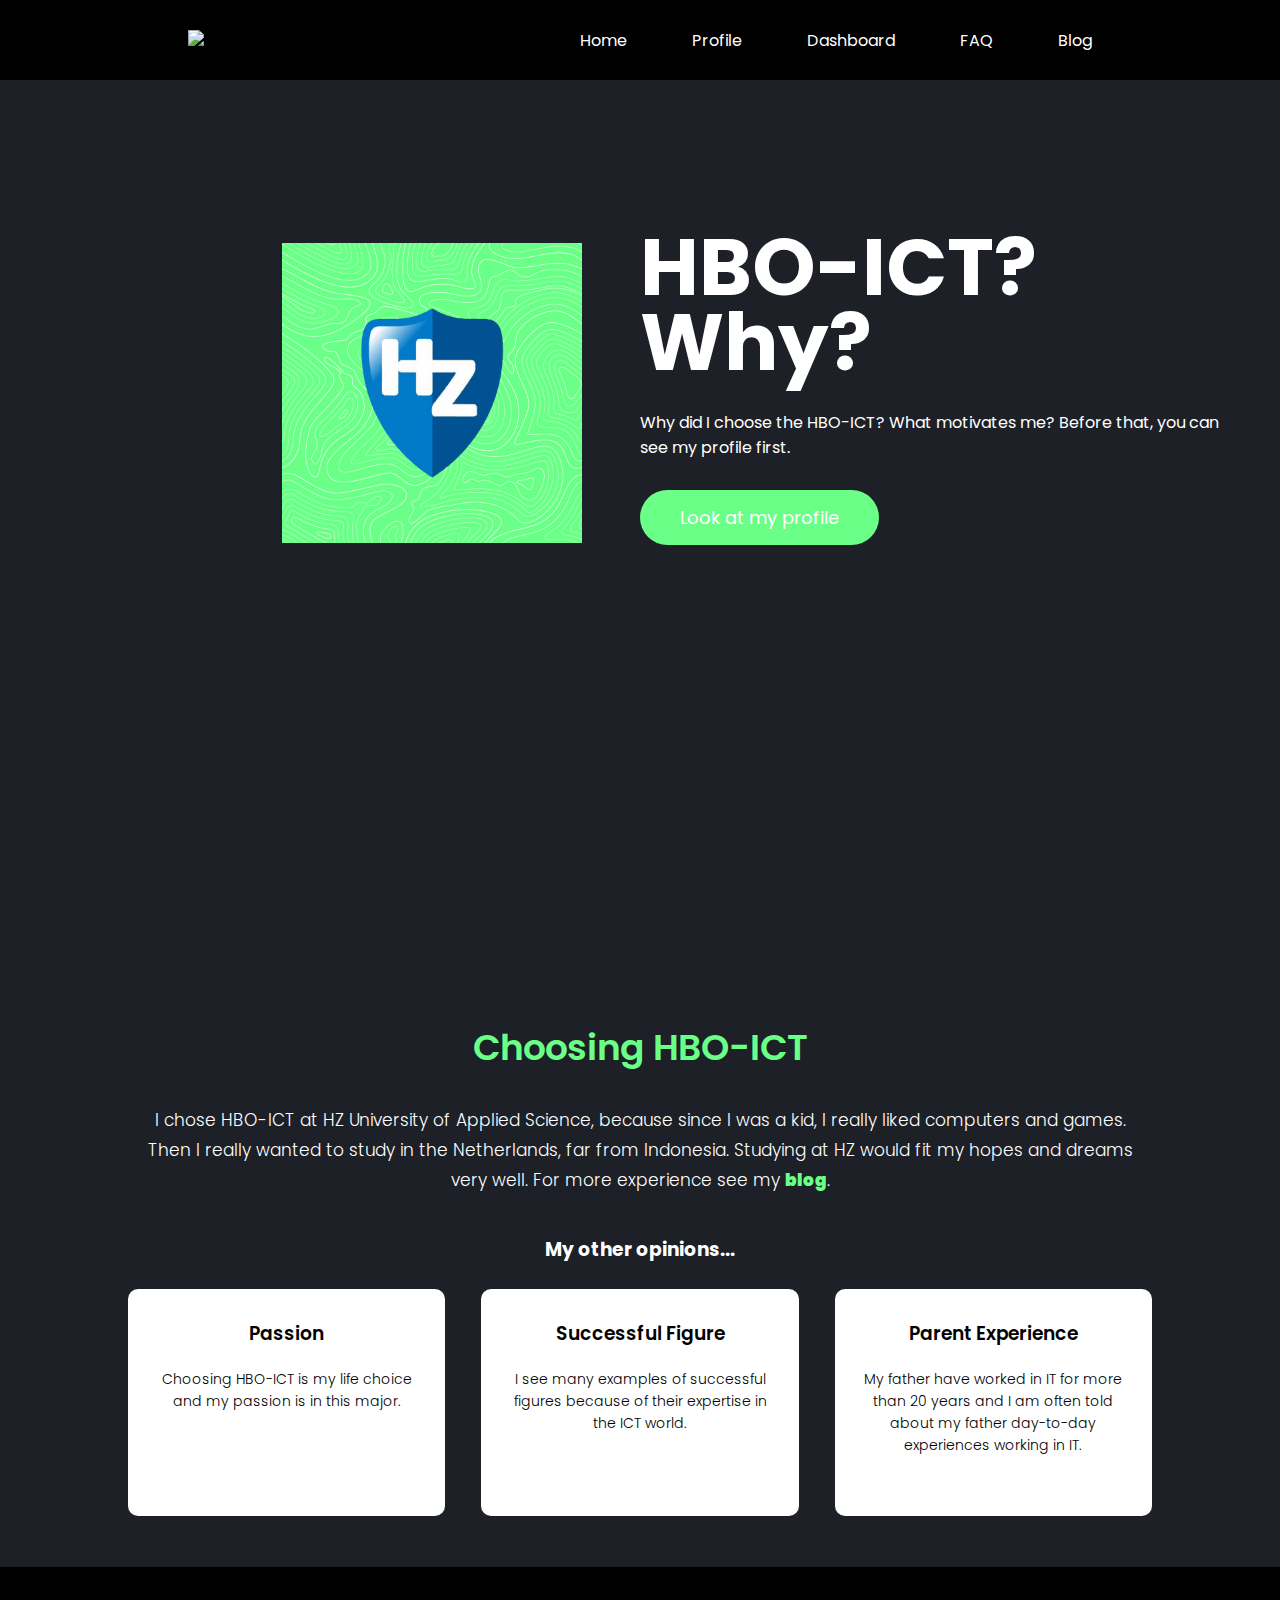
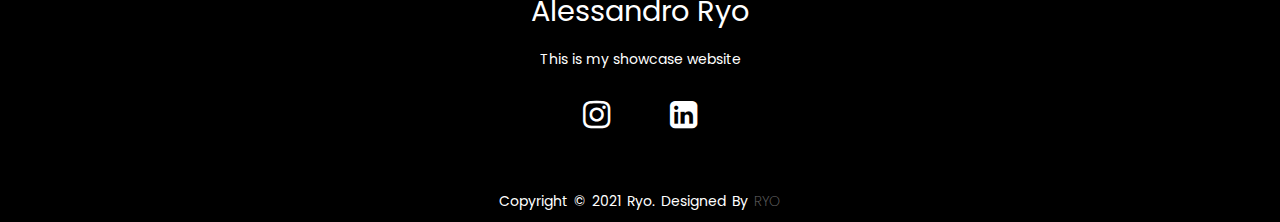
==== index.html @ 199ebd37 "update" ====
<!DOCTYPE html>
<html lang="en">
<head>
    <meta charset="UTF-8">
    <meta http-equiv="X-UA-Compatible" content="IE=edge">
    <meta name="viewport" content="width=device-width, initial-scale=1.0">
    <title>Home | Alessandro Ryo</title>
    <link rel="stylesheet" href="css/style.css">
    <link rel="preconnect" href="https://fonts.googleapis.com">
    <link rel="preconnect" href="https://fonts.gstatic.com">
    <link rel="stylesheet" href="https://fonts.googleapis.com/css2?family=Montserrat:wght@300&family=Poppins:wght@400;700&family=Roboto:wght@500&display=swap">
    <link rel="stylesheet" href="https://cdnjs.cloudflare.com/ajax/libs/font-awesome/4.7.0/css/font-awesome.min.css" />
    <script src="https://kit.fontawesome.com/42c532e274.js"></script>
</head>
<body>
    <nav>
        <figure class="main-logo">
            <img src="resources/main-logo.png">
        </figure>
        <ul>
            <li><a href="index.html">Home</a></li>
            <li><a href="profile.html">Profile</a></li>
            <li><a href="dashboard.html">Dashboard</a></li>
            <li><a href="faq.html">FAQ</a></li>
            <li><a href="blog.html">Blog</a></li>
        </ul>
        <div class="menu-toggle">
          <input type="checkbox">
            <span></span>
            <span></span>
            <span></span>
        </div>
    </nav>
    <header class="index-header">
            <div class="index-main-text-container">
                <h1>HBO-ICT?<br>Why?</h1>
                <p>Why did I choose the HBO-ICT? What motivates me?
                Before that, you can see my profile first.</p>
                <a href="profile.html">Look at my profile</a>
            </div>
            <div> 
                <img src="resources/home-image-1.png" class="index-main-image-container">
            </div>
    </header>
    <main>
        <section class="index">
            <h1>Choosing HBO-ICT</h1>
            <article class="index-text">
                <p>I chose HBO-ICT at HZ University of Applied Science,
                because since I was a kid, I really liked computers and games.
                Then I really wanted to study in the Netherlands, far from Indonesia.
                Studying at HZ would fit my hopes and dreams very well.
                For more experience see my <a href="blog.html">blog</a>.</p>
                <h3>My other opinions...</h3>
            </article>
            <article class="index-row">
                <article class="index-col">
                    <h3>Passion</h3>
                    <p>Choosing HBO-ICT is my life choice and my passion is in this major.</p>
                </article>
                <article class="index-col">
                    <h3>Successful Figure</h3>
                    <p>I see many examples of successful figures because of their expertise in the ICT world.</p>
                </article>
                <article class="index-col">
                    <h3>Parent Experience</h3>
                    <p>My father have worked in IT for more than 20 years and I am often told about my father day-to-day experiences working in IT.</p>
                </article>
            </article>
        </section>
    </main>
    <footer>
        <article class="footer-content">
            <h3>Alessandro Ryo</h3>
            <p>This is my showcase website</p>
            <ul class="social-media">
                <li><a href="https://www.instagram.com/alessandroryo/"><i class="fa fa-instagram"></i></a></li>
                <li><a href="https://line.me/ti/p/bA4_EDgesf"><i class="fab fa-line"></i></a></li>
                <li><a href="https://www.linkedin.com/in/alessandro-ryo-877aa5173/"><i class="fa fa-linkedin-square"></i></a></li>
            </ul>
        </article>
        <article class="footer-bottom">
            <p>copyright &copy; 2021 Ryo. designed by <span>Ryo</span></p>
        </article>
    </footer>  -->
    <script src="js/script.js"></script>
    </body>
</html>
---- css/style.css ----
* {
  margin: 0;
  padding: 0;
  box-sizing: border-box;
}
body {
  font-family: 'Poppins', sans-serif;
  background: #1d2026;
  color: white;
}
/* Navigation Bar */
nav {
  display: flex;
  background-color: black;
  justify-content: space-around;
  height: 80px;
  align-items: center;
  color: white;
  z-index: 3;
}
nav .main-logo img{
  width: 250px;
}
nav ul {
  display: flex;
  list-style: none;
  width: 40%;
  justify-content: space-between;
}
nav ul li a {
  color: white;
  text-decoration: none;
  font-size: 1em;
}
nav ul li a:hover {
  color: rgb(106, 255, 135);
}
.menu-toggle {
  display: none;
  flex-direction: column;
  height: 20px;
  justify-content: space-between;
  position: relative;
}
.menu-toggle input {
  position: absolute;
  width: 44px;
  height: 28px;
  left: -12px;
  top: -7px;
  opacity: 0;
  cursor: pointer;
  z-index: 1;
}
.menu-toggle span {
  display: block;
  width: 28px;
  height: 3px;
  background-color: white;
  border-radius: 3px;
  transition: all 0.5s;
}
.menu-toggle span:nth-child(2) {
  transform-origin: 0 0;
}
.menu-toggle span:nth-child(4) {
  transform-origin: 0 100%;
}
.menu-toggle input:checked ~ span:nth-child(2){
  transform: rotate(45deg) translate(-1px, -1px);
}
.menu-toggle input:checked ~ span:nth-child(4){
  transform: rotate(-45deg) translate(-1px, 0);
}
.menu-toggle input:checked ~ span:nth-child(3){
  opacity: 0;
  transform: scale(0);
}
@media screen and (max-width: 768px){
  nav ul {
      width: 50%;
  }
}
@media screen and (max-width: 576px) {
  body {
    max-width: 576px;
    overflow-x: hidden;
  }
  .menu-toggle {
    display: flex;
  }
  nav ul {
      position: absolute;
      right: 0;
      top: 80px;
      height: 100vh;
      flex-direction: column;
      background-color:black;
      align-items: center;
      justify-content: space-evenly;
      z-index: 1;
      width: 80%;
      transition: all 1s;
      opacity: 0;
  }
  nav ul.slide {
    opacity: 1;
  }
}
footer {
  position: absolute;
  background: black;
  height: auto;
  width: 100%;
  padding-top: 20px;
  color: white;
  margin-bottom: 0;
  left: 0;
  right: 0;
}
.footer-content {
  display: flex;
  align-items: center;
  justify-content: center;
  flex-direction: column;
  text-align: center;
}
.footer-content h3 {
  font-size: 1.8rem;
  font-weight: 400;
  text-transform: capitalize;
  line-height: 3rem;
}
.footer-content p {
  max-width: 500px;
  margin: 10px auto;
  line-height: 28px;
  font-size: 14px;
}
.social-media {
  list-style: none;
  display: flex;
  align-items: center;
  justify-content: center;
  margin: 1rem 0 3rem 0;
}
.social-media li {
  margin: 0 15px;
}
.social-media a {
  text-decoration: none;
  color: white;
}
.social-media a i {
  font-size: 2rem;
  transition: color .4s ease;
}
.social-media a:hover i {
  color: rgb(106, 255, 135);
}
.footer-bottom {
  background: black;
  width: 100%;
  padding: 10px 0px;
  text-align: center;
}
.footer-bottom p {
  font-size: 14px;
  word-spacing: 2px;
  text-transform: capitalize;
}
.footer-bottom span {
  text-transform: uppercase;
  opacity: 0.4;
  font-weight: 200;
}
/* Index Main Text */
.index-header {
  min-height: 100vh;
  width: 100%;
  background-image: url('../resources/home-image.jpg');
  background-position: center;
  background-size: cover;
  position: relative;
}
.index-main-text-container {
  max-width: 600px;
  margin-left: 50%;
}
.index-main-text-container h1 {
  font-size: 80px;
  font-weight: bold;
  font-family: 'Poppins', sans-serif;
  line-height: 75px;
  padding-top: 25%;
}
.index-main-text-container p {
  margin-top: 30px;
}
.index-main-text-container a {
  text-decoration: none;
  background: rgb(106, 255, 135);
  padding: 14px 40px;
  display: inline-block;
  color: white;
  font-size: 18px;
  margin-top: 30px;
  border-radius: 30px;
  transition: 0.3s;
}
.index-main-text-container a:hover {
  background: rgb(21, 122, 41);
}
.index-main-image-container {
  position: absolute;
  left: 22%;
  width: 300px;
  margin-top: -302px;
}
.index {
  width: 80%;
  margin: auto;
  text-align: center;
  padding-top: 40px;
}
.index h1 {
  font-size: 36px;
  font-weight: 600;
  color:rgb(106, 255, 135);
  margin-bottom: 20px;
}
.index p {
  font-size: 14px;
  font-weight: 300;
  line-height: 22px;
  padding: 10px;
  margin-bottom: 30px;
}
.index p a {
  text-decoration: none;
  font-weight: 1000;
  color: rgb(106, 255, 135);
}
.index-text p {
  font-size: 17px;
  font-weight: 300;
  line-height: 30px;
  padding: 10px;
  margin-bottom: 30px;
  text-align: center;
}
.index p a:hover {
  text-decoration: none;
  color: rgb(21, 122, 41);
}
.index-row {
  margin-top: 5px;
  display: flex;
  justify-content: space-between;
}
.index-col {
  flex-basis: 31%;
  background: white;
  border-radius: 10px;
  margin-bottom: 5%;
  padding: 20px 12px;
  box-sizing: border-box;
  color: black;
  transition: 0.5s;
  margin-top: 20px;
}
.index-col h3 {
  text-align: center;
  font-weight: 600;
  margin: 10px 0;
}
@media screen and (max-width: 768px) {
}
@media screen and (max-width: 576px) {
  .index-main-text-container {
    max-width: 576px;
    margin-left: 5%;
  }
  .index-main-image-container {
    position: absolute;
    left: 5%;
    width: 235px;
    margin-top: 20px;
  }
  .index-row {
    margin-top: 5px;
    display: flex;
    justify-content: space-between;
    flex-direction: column;
  }
}
/* Profile */
.profile-header {
    min-height: 100vh;
    width: 100%;
    background-color: white;
    background-position: center;
    background-size: cover;
    position: relative;
    background-image: url(../resources/profile-picture-full.png);
}
.profile-main-text-container {
    max-width: 200px;
    margin-left: 15%;
    padding-top: 8%;
    position: relative;
    color: black;
}
.profile-main-text-container h1 {
    font-size: 50px;
    font-weight: bold;
    font-family: 'Poppins', sans-serif;
    line-height: 50px;
    word-wrap:normal;
}
.profile-main-text-container h2 {
    margin-bottom: 30px;
    font-weight: 300;
    margin-top: -10px;
    margin-left: 10px;
    line-height: 50px;
}
.profile-main-image-container {
    position: absolute;
    left: 50%;
    width: 500px;
    padding-top: 8%;
}
.profile-data p {
    margin-top: 0%;
    margin-bottom: 20px;
    margin-left: 10px;
    line-height: 20px;
}
.profile {
  width: 80%;
  margin: auto;
  text-align: center;
  padding-top: 40px;
}
.profile h1 {
  font-size: 36px;
  font-weight: 600;
  color:rgb(106, 255, 135);
  margin-bottom: 20px;
}
.profile p {
  font-size: 14px;
  font-weight: 300;
  line-height: 22px;
  padding: 10px;
  margin-bottom: 30px;
}
.profile-text p {
  font-size: 18px;
  font-weight: 300;
  line-height: 30px;
  padding: 10px;
  margin-bottom: 30px;
  text-align: center;
}
.profile p a {
  text-decoration: none;
  font-weight: 1000;
  color: rgb(106, 255, 135);
}
.profile p a:hover {
  text-decoration: none;
  color: rgb(21, 122, 41);
}
.profile-row {
  margin-top: 5px;
  display: flex;
  justify-content: space-between;
}
.profile-col {
  flex-basis: 31%;
  background: white;
  border-radius: 10px;
  margin-bottom: 5%;
  padding: 20px 12px;
  box-sizing: border-box;
  color: black;
  transition: 0.5s;
  margin-top: 20px;
}
.profile-col h3 {
  text-align: center;
  font-weight: 600;
  margin: 10px 0;
}
@media screen and (max-width: 768px) {
  .profile-main-image-container {
    position: absolute;
    left: 50%;
    width: 300px;
    padding-top: 20%;
}
}
@media screen and (max-width: 576px) {
  .profile-main-image-container {
    position: absolute;
    left: 50%;
    width: 180px;
    margin-top: 15%;
  }
  .profile-main-text-container {
    max-width: 200px;
    margin-left: 10%;
    padding-top: 8%;
    position: relative;
    color: black;
  }
  .profile-row {
    margin-top: 5px;
    display: flex;
    justify-content: space-between;
    flex-direction: column;
  }
}
/* Profile Education */
.edu-container {
    width: 100%;
    display: flex;
    align-items: center;
    justify-content: center;
}
.edu-timeline {
    width: 80%;
    height: auto;
    max-width: 600px;
    margin: 0 auto;
    position: relative;
    margin-bottom: 50px;
}
.edu-timeline ul {
    list-style: none;
}
.edu-timeline ul li {
    padding: 20px;
    background-color: white;
    border-radius: 10px;
    margin-bottom: 20px;
}
.edu-timeline ul li:last-child {
    margin-bottom: 0px;
}
.edu-timeline-content h1 {
    font-size: 25px;
    font-weight: bold;
    line-height: 30px;
    margin-bottom: 4px;
    color: black;
}
.edu-timeline-content p {
    font-size: 16px;
    font-weight: 500;
    line-height: 30px;
    margin-bottom: 0;
    color: black;
}
.edu-timeline-content .edu-date {
    font-size: 15px;
    font-weight: 300;
    margin-bottom: 10px;
    letter-spacing: 2px;
    font-family: 'Poppins', sans-serif;
    color: rgb(106, 255, 135);
}
@media only screen and (min-width: 768px) {
    .edu-timeline::before {
        content: '';
        position: absolute;
        height: 100%;
        width: 2px;
        background-color: rgb(106, 255, 135);
        left: 50%;
        transform: translate(-50%);
    }
    .edu-timeline ul li {
        width: 50%;
        margin-bottom: 50px;
        position: relative;
    }
    .edu-timeline ul li:nth-child(odd) {
        float: left;
        clear: right;
        transform: translateX(-30px);
    }
    .edu-timeline ul li:nth-child(even) {
        float: right;
        clear: left;
        transform: translateX(30px);
    }
    .edu-timeline ul li::after {
        content: '';
        position: absolute;
        height: 20px;
        width: 20px;
        background-color: rgb(106, 255, 135);
        border-radius: 50%;
        top: 0;
    }
    .edu-timeline ul li:nth-child(odd)::after {
        right: -40px;
        transform: translateX(50%, -50%);
    }
    .edu-timeline ul li:nth-child(even)::after {
        left: -40px;
        transform: translateX(-50%, -50%);
    }
    .edu-timeline ul li:hover::after {
        background-color: white;
    }
    .edu-timeline-content .edu-date {
        position: absolute;
        top: -30px;
    }
}
/* Profile Organization */
.org-container {
    width: 100%;
    display: flex;
    align-items: center;
    justify-content: center;
}
.org-title h2, .edu-title h2 {
    margin-top: 20px;
    margin-bottom: 40px;
    text-align: center;
}
.org-timeline {
    width: 80%;
    height: auto;
    max-width: 600px;
    margin: 0 auto;
    position: relative;
    margin-bottom: 50px;
}
.org-timeline ul {
    list-style: none;
}
.org-timeline ul li {
    padding: 20px;
    background-color: white;
    border-radius: 10px;
    margin-bottom: 20px;
}
.org-timeline ul li:last-child {
    margin-bottom: 0px;
}
.org-timeline-content h1 {
    font-size: 25px;
    font-weight: bold;
    line-height: 30px;
    margin-bottom: 4px;
    color: black;
}
.org-timeline-content p {
    font-size: 16px;
    font-weight: 500;
    line-height: 30px;
    margin-bottom: 0;
    color: black;
}
.org-timeline-content .org-date {
    font-size: 15px;
    font-weight: 300;
    margin-bottom: 10px;
    letter-spacing: 2px;
    font-family: 'Poppins', sans-serif;
    color: rgb(106, 255, 135);
}
.org-title h4, .edu-title h4 {
    font-weight: 300;
    margin-top: 10px;
    margin-bottom: 70px;
    text-align: center;
}
@media only screen and (min-width: 768px) {
    .org-timeline::before {
        content: '';
        position: absolute;
        height: 100%;
        width: 2px;
        background-color: rgb(106, 255, 135);
        left: 50%;
        transform: translate(-50%);
    }
    .org-timeline ul li {
        width: 50%;
        margin-bottom: 50px;
        position: relative;
    }
    .org-timeline ul li:nth-child(odd) {
        float: left;
        clear: right;
        transform: translateX(-30px);
    }
    .org-timeline ul li:nth-child(even) {
        float: right;
        clear: left;
        transform: translateX(30px);
    }
    .org-timeline ul li::after {
        content: '';
        position: absolute;
        height: 20px;
        width: 20px;
        background-color: rgb(106, 255, 135);
        border-radius: 50%;
        top: 0;
    }
    .org-timeline ul li:nth-child(odd)::after {
        right: -40px;
        transform: translateX(50%, -50%);
    }
    .org-timeline ul li:nth-child(even)::after {
        left: -40px;
        transform: translateX(-50%, -50%);
    }
    .org-timeline ul li:hover::after {
        background-color: white;
    }
    .org-timeline-content .org-date {
        position: absolute;
        top: -30px;
    }
}
/* Dashboard */
.dashboard-page {
  background-image: url(../resources/study-pattern.png);
  margin-top: 0%;;
}
.study-status {
  margin-bottom: 3rem;
}
.study-status h1 {
  text-align: center;
  padding-top: 20px;
  font-size: 50px;
  margin-bottom: -30px;
}
.study-quartile h1 {
  text-align: center;
  font-size: 30px;
  color: rgb(106, 255, 135);
}
.study-cards {
  display: flex;
  flex-direction: column;
  justify-content: space-evenly;
  width: 30%;
  color: black;
  margin: auto;
}
@media screen and (max-width: 786px) {
  .study-cards {
    width: 50%;
    margin-bottom: 30px;
  }
  .study-cards-progress {
    background: rgb(106, 255, 135);
    width: 100%;
    height: auto;
    border-radius: 1rem;
    position: relative;
    overflow: hidden;
    margin-top: 5px;
  }
  .study-cards-progress::after {
    content: '';
    width: 100%;
    height: 100%;
    background-color: rgba(221, 221, 221, 0.808);
    position: absolute;
    left: 0%;
  }
  .study-cards-info {
    display: flex;
    flex-direction: column;
    justify-content: space-between;
    font-size: 60%;
    width: 100%;
  }
}
@media screen and (max-width: 576px) {
  .dashboard-page {
    background-image: url(../resources/study-pattern.png);
    margin-top: 0%;;
  }
  .study-cards {
    width: 50%;
    margin-bottom: 30px;
  }
  .study-cards-progress {
    background: rgb(106, 255, 135);
    width: 100%;
    height: auto;
    border-radius: 1rem;
    position: relative;
    overflow: hidden;
    margin-top: 5px;
  }
  .study-cards-progress::after {
    content: '';
    width: 100%;
    height: 100%;
    background-color: rgba(221, 221, 221, 0.808);
    position: absolute;
    left: 0%;
  }
  .study-cards-info {
    display: flex;
    flex-direction: column;
    justify-content: space-between;
    font-size: 60%;
    width: 100%;
  }
  .study-cards-item {
    display: flex;
    background: white;
    border-radius: 1rem;
    margin: 1rem 0rem;
    padding: 2rem;
    box-shadow: 6px 6px 10px rgba(0, 0, 0, 0.295);
    justify-content: space-between;
    height: 100%;
    width: 50px;
  }
}
.study-cards-item {
  display: flex;
  background: white;
  border-radius: 1rem;
  margin: 1rem 0rem;
  padding: 2rem;
  box-shadow: 6px 6px 10px rgba(0, 0, 0, 0.295);
  justify-content: space-between;
  height: 100%;
  width: auto;
}
.study-cards-progress {
  background: rgb(106, 255, 135);
  width: 150px;
  height: 30px;
  border-radius: 1rem;
  position: relative;
  overflow: hidden;
  margin-top: 15px;
}
.study-cards-progress::after {
  content: '';
  width: 150px;
  height: 100%;
  background-color: rgba(221, 221, 221, 0.808);
  position: absolute;
  left: 0%;
}
.study-cards-info {
  display: flex;
  flex-direction: column;
  justify-content: space-between;
}
.study-cards-item:last-child {
  margin-bottom: 50px;
}
.nbsa-study-cards {
  display: absolute;
  flex-direction: column;
  justify-content: space-evenly;
  width: 30%;
  color: black;
  margin: auto;
  height: 9;
}
@media screen and (max-width: 786px) {
  .nbsa-study-cards {
    width: 50%;
    margin-bottom: 30px;
  }
  .nbsa-study-cards-progress {
    background: rgb(106, 255, 135);
    width: 10%;
    border-radius: 1rem;
    position: relative;
    overflow: hidden;
  }
  .nbsa-study-cards-progress::after {
    content: '';
    width: 10%;
    height: 100%;
    background-color: rgba(221, 221, 221, 0.808);
    position: absolute;
    left: 0%;
  }
}
@media screen and (max-width: 576px) {
  .nbsa-study-cards {
    width: 50%;
    margin-bottom: 30px;
  }
  .nbsa-study-cards-progress {
    background: rgb(106, 255, 135);
    width: 10%;
    height: auto;
    border-radius: 1rem;
    position: relative;
    overflow: hidden;
    margin-top: 5px;
  }
  .nbsa-study-cards-progress::after {
    content: '';
    width: 10%;
    height: 100%;
    background-color: rgba(221, 221, 221, 0.808);
    position: absolute;
    left: 0%;
  }
}
.nbsa-study-cards-item {
  display: flex;
  background: white;
  border-radius: 1rem;
  margin: 1rem 0rem;
  padding: 2rem;
  box-shadow: 6px 6px 10px rgba(0, 0, 0, 0.295);
  justify-content: space-between;
  height: 100%;
}
.nbsa-study-cards-progress {
  background: rgb(106, 255, 135);
  width: 80%;
  height: 30px;
  border-radius: 1rem;
  position: relative;
  overflow: hidden;
}
.nbsa-study-cards-progress::after {
  content: '';
  width: 100%;
  height: 100%;
  background-color: rgba(221, 221, 221, 0.808);
  position: absolute;
  left: 0%;
}
/* FAQ */
.faq-page {
    background-image: url(../resources/question-mark-pattern.png);
    margin-top: 0%;
}
section .faq {
    width: 100%;
    height: 200px;
    display: flex;
    align-items: center;
    justify-content: center;
}
.faq h1 {
    width: 100%;
    align-items: center;
    justify-content: center;
    text-align: center;
    padding-top: 30px;
    margin-bottom: 30px;
    font-size: 50px;
}
.faq-container {
    width: 60%;
    max-width: 80rem;
    margin: 0 auto;
    padding: 0 1.5rem;
}
.faq-accordion-item {
    background-color:white;
    border-radius: 0.5rem;
    margin-bottom: 0.5rem;
    margin-top: 0.5rem;
    padding: 0.8rem;
}
.faq-accordion-item:last-child {
    margin-bottom: 50px;
}
.faq-accordion-link {
    font-size: 1.2rem;
    color: black;
    text-decoration: none;
    background-color: white;
    width: 100%;
    display: flex;
    align-items: center;
    justify-content: space-between;
    padding:  0;
}
.faq-accordion-link i {
    color: black;
    padding: 0.5rem;
}
.faq-accordion-link .ion-md-remove{
    display: none;
}
.faq-answer {
    max-height: 0;
    overflow: hidden;
    position: relative;
    background-color: whitesmoke;
    color:black;
    font-size: 0.8rem;
    transition: max-height 650ms;
}
.faq-answer::before {
    content: '';
    position: absolute;
    width: 0.1rem;
    height: 100%;
    background-color: rgb(106, 255, 135);
    top: 50%;
    left: 0;
    transform: translateY(-50%);
    color:black;
}
.faq-answer p {
    color: black;
    font-size: rem;
    padding: 2rem;
}
.faq-accordion-item:target .faq-answer {
    max-height: 20rem;
}
.faq-accordion-item:target .faq-accordion-link .ion-md-add {
    display: none;
}
.faq-accordion-item:target .faq-accordion-link .ion-md-remove {
    display: block;
}
/* Blog */
.post-container {
  width: 80%;
  margin: 0 auto;
}
.post-title h1 {
  width: 100%;
  align-items: center;
  justify-content: center;
  text-align: center;
  padding-top: 30px;
  margin-bottom: 30px;
  font-size: 50px;
}
.post-column-card {
  display: flex;
  flex-wrap: wrap;
  justify-content: space-evenly;
}
.post-card {
  width: 30%;
  background: white;
  color: black;
  margin-bottom: 30px;
}
.post-card img {
  width: 100%;
}
.post-panel {
  padding: 5%;
  box-shadow: rgba(221, 221, 221, 0.808);
  border-radius: 10px;
}
span.post-date {
  font-weight: bold;
  color: rgb(106, 255, 135);
}
.post-card a {
  text-decoration: none;
  color: black;
}
.post-breaker {
  display: inline-block;
  height: 4px;
  width: 70%;
  position: relative;
  border-radius: 4px;
  background-color: rgb(106, 255, 135);
}
@media screen and (max-width: 786px) {
  .post-card {
    width: 45%;
    margin-bottom: 30px;
  }
}
@media screen and (max-width: 576px) {
  .post-card {
    width: 100%;
    margin-bottom: 30px;
  }
}
/*  */
.answer {
  width: 80%;
  margin: auto;
  text-align: center;
  padding-top: 40px;
}
.answer h1 {
  font-size: 36px;
  font-weight: 600;
  color:rgb(106, 255, 135);
  margin-bottom: 20px;
}
.answer p {
  font-size: 14px;
  font-weight: 300;
  line-height: 22px;
  padding: 10px;
  margin-bottom: 30px;
}
.answer p a {
  text-decoration: none;
  font-weight: 1000;
  color: rgb(106, 255, 135);
}
.answer-text p {
  font-size: 17px;
  font-weight: 300;
  line-height: 30px;
  padding: 10px;
  margin-bottom: 30px;
  text-align: center;
}
.answer p a:hover {
  text-decoration: none;
  color: rgb(21, 122, 41);
}
.answer-row {
  margin-top: 5px;
  display: flex;
  justify-content: space-between;
}
.answer-col {
  flex-basis: 31%;
  background: white;
  border-radius: 10px;
  margin-bottom: 5%;
  padding: 20px 12px;
  box-sizing: border-box;
  color: black;
  transition: 0.5s;
  margin-top: 20px;
}
.answer-col h3 {
  text-align: center;
  font-weight: 600;
  margin: 10px 0;
}
/* SWOT */
.swot {
  display: flex;
  justify-content: center;
  flex-wrap: wrap;
  padding-top: 30px;
  padding-bottom: 30px;
}
.swot h2 {
  display: absolute;
  justify-content: center;
  text-align: center;
  margin-bottom: 100px;
}
.swot-card {
 background-color: white;
 width: 220px;
 height: 280px;
 margin: 10px;
}
.swot-card h1 {
  margin-top: 10px;
  margin-left: 10px;
  color: black;
}
.swot-card li {
  padding: 10px;
  color: black;
  text-align: left;
  list-style-position: inside;
}
.swot-card span {
  display: inline-block;
  height: 4px;
  width: 80%;
  position: relative;
  border-radius: 4px;
  background-color: rgb(106, 255, 135);
  margin: 10px;
}
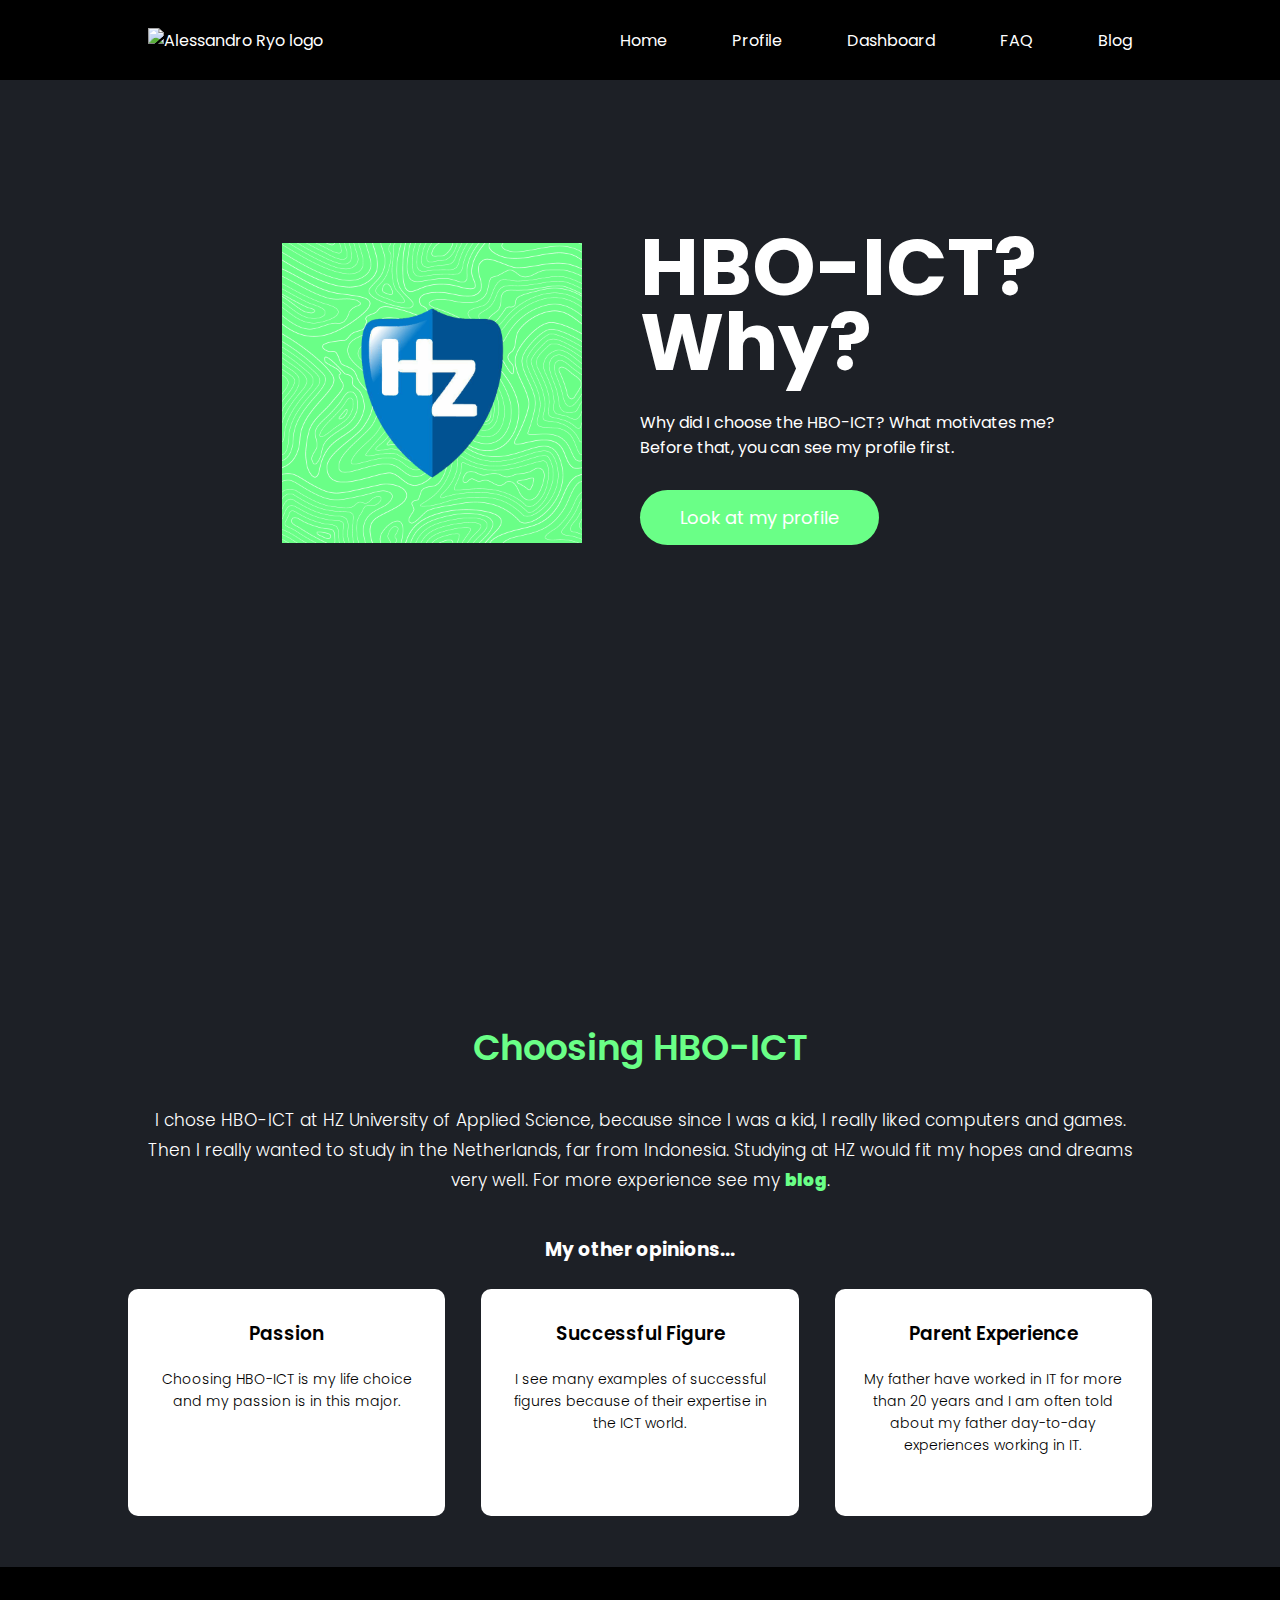
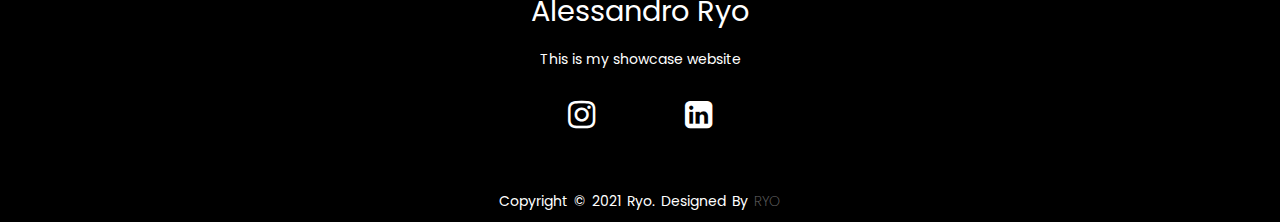
==== commit 07be4175: "update" ====
--- a/index.html
+++ b/index.html
@@ -4,6 +4,7 @@
     <meta charset="UTF-8">
     <meta http-equiv="X-UA-Compatible" content="IE=edge">
     <meta name="viewport" content="width=device-width, initial-scale=1.0">
+    <meta name="description" content="This is homepage of ">
     <title>Home | Alessandro Ryo</title>
     <link rel="stylesheet" href="css/style.css">
     <link rel="preconnect" href="https://fonts.googleapis.com">
@@ -15,7 +16,7 @@
 <body>
     <nav>
         <figure class="main-logo">
-            <img src="resources/main-logo.png">
+            <img src="resources/main-logo.png" alt="Alessandro Ryo logo">
         </figure>
         <ul>
             <li><a href="index.html">Home</a></li>
@@ -24,23 +25,24 @@
             <li><a href="faq.html">FAQ</a></li>
             <li><a href="blog.html">Blog</a></li>
         </ul>
-        <div class="menu-toggle">
+        <section class="menu-toggle">
           <input type="checkbox">
             <span></span>
             <span></span>
             <span></span>
-        </div>
+        </section>
     </nav>
     <header class="index-header">
-            <div class="index-main-text-container">
+            <article class="index-main-text-container">
                 <h1>HBO-ICT?<br>Why?</h1>
                 <p>Why did I choose the HBO-ICT? What motivates me?
-                Before that, you can see my profile first.</p>
-                <a href="profile.html">Look at my profile</a>
-            </div>
-            <div> 
-                <img src="resources/home-image-1.png" class="index-main-image-container">
-            </div>
+                <br>Before that, you can see my profile first.</p>
+                <a href="profile.html" class="user-button-text">Look at my profile</a>
+                <a href="profile.html" class="user-icon"><i class="fa fa-user"></i> ></a>
+            </article>
+            <figure> 
+                <img src="resources/home-image-1.png" class="index-main-image-container" alt="HBO ICT in HZ University of Applied Sciences">
+            </figure>
     </header>
     <main>
         <section class="index">
@@ -53,7 +55,7 @@
                 For more experience see my <a href="blog.html">blog</a>.</p>
                 <h3>My other opinions...</h3>
             </article>
-            <article class="index-row">
+            <section class="index-row">
                 <article class="index-col">
                     <h3>Passion</h3>
                     <p>Choosing HBO-ICT is my life choice and my passion is in this major.</p>
@@ -66,7 +68,7 @@
                     <h3>Parent Experience</h3>
                     <p>My father have worked in IT for more than 20 years and I am often told about my father day-to-day experiences working in IT.</p>
                 </article>
-            </article>
+            </section>
         </section>
     </main>
     <footer>
@@ -76,13 +78,14 @@
             <ul class="social-media">
                 <li><a href="https://www.instagram.com/alessandroryo/"><i class="fa fa-instagram"></i></a></li>
                 <li><a href="https://line.me/ti/p/bA4_EDgesf"><i class="fab fa-line"></i></a></li>
+                <li><a href="https://discordapp.com/users/alessandroryo/"><i class="fab fa-discord"></i></a></li>
                 <li><a href="https://www.linkedin.com/in/alessandro-ryo-877aa5173/"><i class="fa fa-linkedin-square"></i></a></li>
             </ul>
         </article>
         <article class="footer-bottom">
             <p>copyright &copy; 2021 Ryo. designed by <span>Ryo</span></p>
         </article>
-    </footer>  -->
+    </footer> 
     <script src="js/script.js"></script>
     </body>
 </html>--- a/css/style.css
+++ b/css/style.css
@@ -197,20 +197,6 @@
 .index-main-text-container p {
   margin-top: 30px;
 }
-.index-main-text-container a {
-  text-decoration: none;
-  background: rgb(106, 255, 135);
-  padding: 14px 40px;
-  display: inline-block;
-  color: white;
-  font-size: 18px;
-  margin-top: 30px;
-  border-radius: 30px;
-  transition: 0.3s;
-}
-.index-main-text-container a:hover {
-  background: rgb(21, 122, 41);
-}
 .index-main-image-container {
   position: absolute;
   left: 22%;
@@ -274,6 +260,23 @@
   font-weight: 600;
   margin: 10px 0;
 }
+.user-button-text {
+  text-decoration: none;
+  background: rgb(106, 255, 135);
+  padding: 14px 40px;
+  color: white;
+  display: inline-block;
+  font-size: 18px;
+  margin-top: 30px;
+  border-radius: 30px;
+  transition: 0.3s;
+  opacity: 1;
+  position: relative;
+}
+.user-icon {
+  opacity: 0;
+  position: relative;
+}
 @media screen and (max-width: 768px) {
 }
 @media screen and (max-width: 576px) {
@@ -292,6 +295,20 @@
     display: flex;
     justify-content: space-between;
     flex-direction: column;
+  }
+  .user-icon {
+    text-decoration: none;
+    background: rgb(106, 255, 135);
+    padding: 14px 20px;
+    color: white;
+    margin-top: 30px;
+    border-radius: 30px;
+    transition: 0.3s;
+    opacity: 1;
+    margin-left: -243px;
+  }
+  .user-button-text {
+    opacity: 0;
   }
 }
 /* Profile */
@@ -695,7 +712,7 @@
     margin-top: 0%;;
   }
   .study-cards {
-    width: 50%;
+    width: 60%;
     margin-bottom: 30px;
   }
   .study-cards-progress {
@@ -802,7 +819,7 @@
 }
 @media screen and (max-width: 576px) {
   .nbsa-study-cards {
-    width: 50%;
+    width: 60%;
     margin-bottom: 30px;
   }
   .nbsa-study-cards-progress {
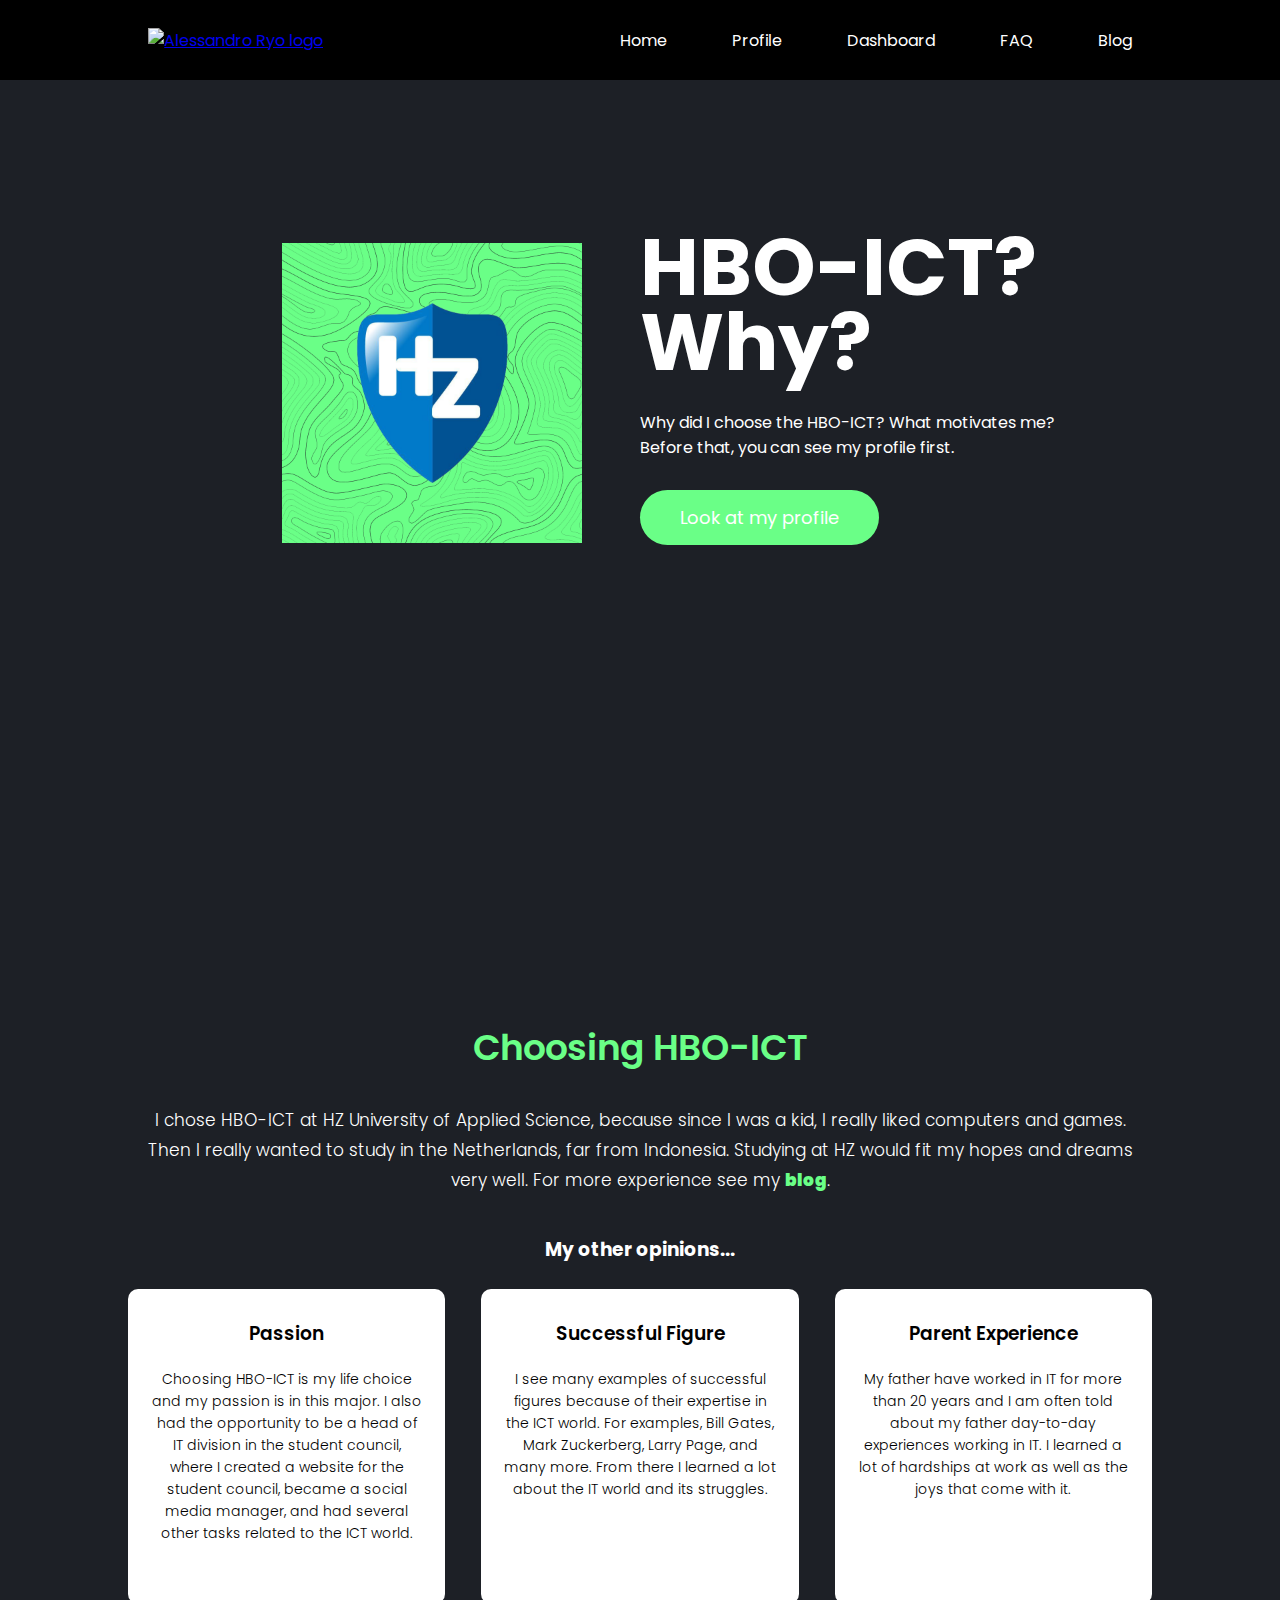
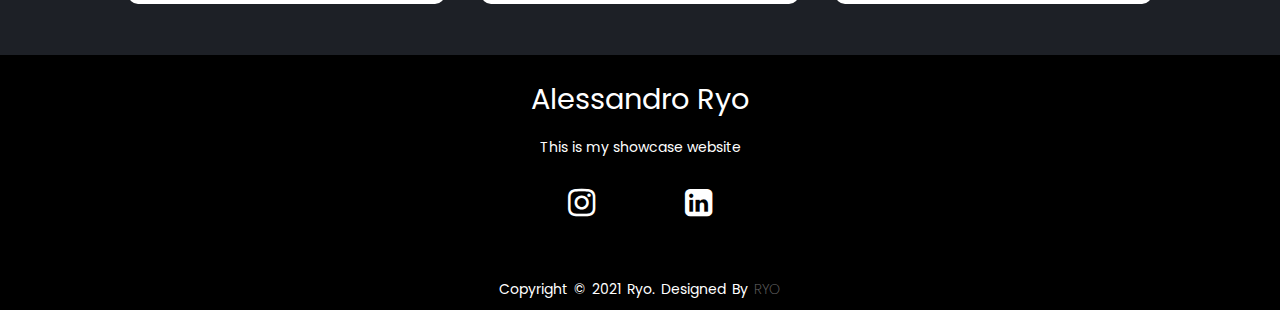
==== commit 0d394c1e: "update" ====
--- a/index.html
+++ b/index.html
@@ -16,7 +16,7 @@
 <body>
     <nav>
         <figure class="main-logo">
-            <img src="resources/main-logo.png" alt="Alessandro Ryo logo">
+            <a href="index.html"><img src="resources/main-logo.png" alt="Alessandro Ryo logo"></a>
         </figure>
         <ul>
             <li><a href="index.html">Home</a></li>
@@ -38,10 +38,10 @@
                 <p>Why did I choose the HBO-ICT? What motivates me?
                 <br>Before that, you can see my profile first.</p>
                 <a href="profile.html" class="user-button-text">Look at my profile</a>
-                <a href="profile.html" class="user-icon"><i class="fa fa-user"></i> ></a>
+                <a href="profile.html" class="user-icon"><i class="fa fa-user"></i></a>
             </article>
             <figure> 
-                <img src="resources/home-image-1.png" class="index-main-image-container" alt="HBO ICT in HZ University of Applied Sciences">
+                <img src="resources/home-image-1.png" class="index-main-image-container" alt="HBO ICT in HZ University of Applied Sciences Alessandro Ryo">
             </figure>
     </header>
     <main>
@@ -58,15 +58,24 @@
             <section class="index-row">
                 <article class="index-col">
                     <h3>Passion</h3>
-                    <p>Choosing HBO-ICT is my life choice and my passion is in this major.</p>
+                    <p>Choosing HBO-ICT is my life choice and my passion is in this major.
+                    I also had the opportunity to be a head of IT division in the student council,
+                    where I created a website for the student council, became a social media manager,
+                    and had several other tasks related to the ICT world.
+                    </p>
                 </article>
                 <article class="index-col">
                     <h3>Successful Figure</h3>
-                    <p>I see many examples of successful figures because of their expertise in the ICT world.</p>
+                    <p>I see many examples of successful figures because of their expertise in the ICT world.
+                    For examples, Bill Gates, Mark Zuckerberg, Larry Page, and many more.
+                    From there I learned a lot about the IT world and its struggles.
+                    </p>
                 </article>
                 <article class="index-col">
                     <h3>Parent Experience</h3>
-                    <p>My father have worked in IT for more than 20 years and I am often told about my father day-to-day experiences working in IT.</p>
+                    <p>My father have worked in IT for more than 20 years and I am often told about my father day-to-day experiences working in IT.
+                    I learned a lot of hardships at work as well as the joys that come with it.
+                    </p>
                 </article>
             </section>
         </section>
--- a/css/style.css
+++ b/css/style.css
@@ -798,7 +798,7 @@
 }
 @media screen and (max-width: 786px) {
   .nbsa-study-cards {
-    width: 50%;
+    width: 60%;
     margin-bottom: 30px;
   }
   .nbsa-study-cards-progress {
@@ -1074,6 +1074,36 @@
   font-weight: 600;
   margin: 10px 0;
 }
+@media screen and (max-width: 786px) {
+  .answer-row {
+    margin-top: 5px;
+    display: flex;
+    justify-content: space-between;
+    flex-direction: column;
+  }
+  .answer-title h1 {
+    font-size: 60px;
+    font-weight: bold;
+    font-family: 'Poppins', sans-serif;
+    line-height: 55px;
+    padding-top: 25%;
+  }
+}
+@media screen and (max-width: 576px) {
+  .answer-row {
+    margin-top: 5px;
+    display: flex;
+    justify-content: space-between;
+    flex-direction: column;
+  }
+  .answer-title h1 {
+    font-size: 60px;
+    font-weight: bold;
+    font-family: 'Poppins', sans-serif;
+    line-height: 55px;
+    padding-top: 25%;
+  }
+}
 /* SWOT */
 .swot {
   display: flex;
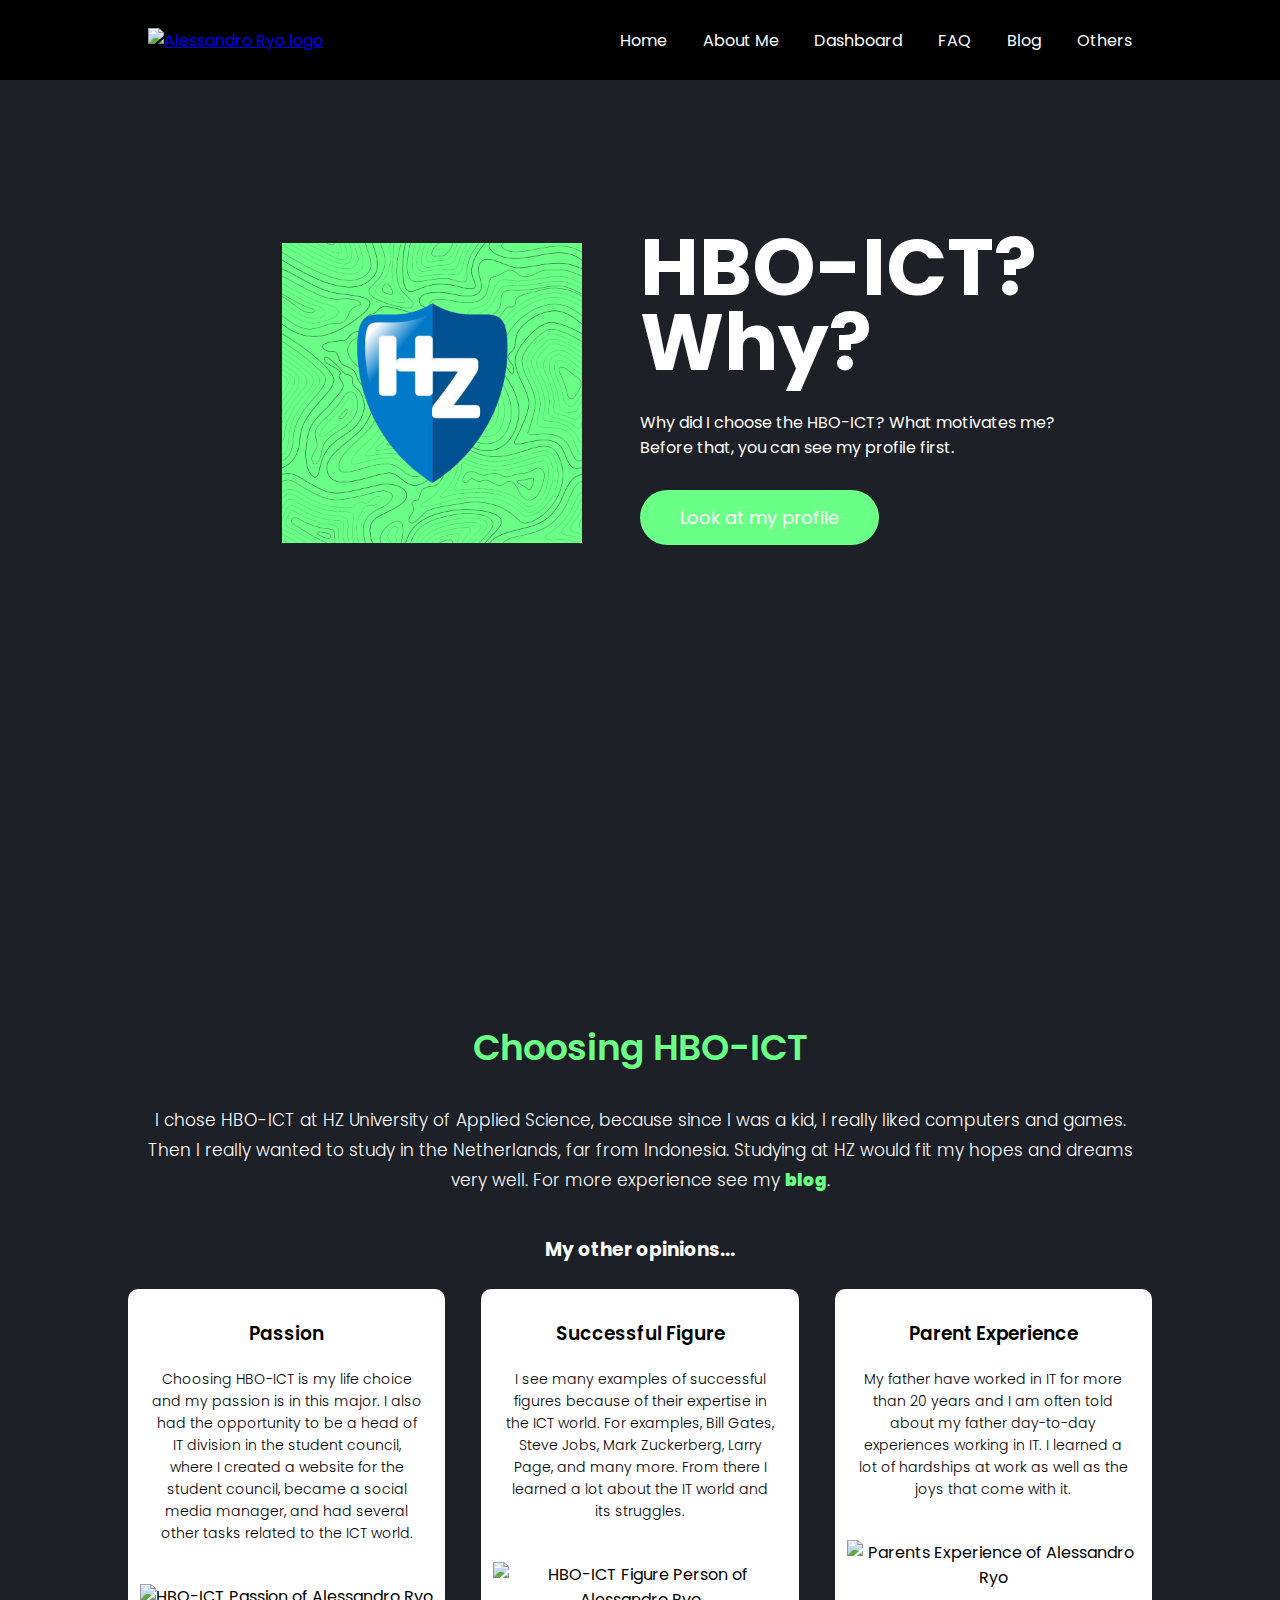
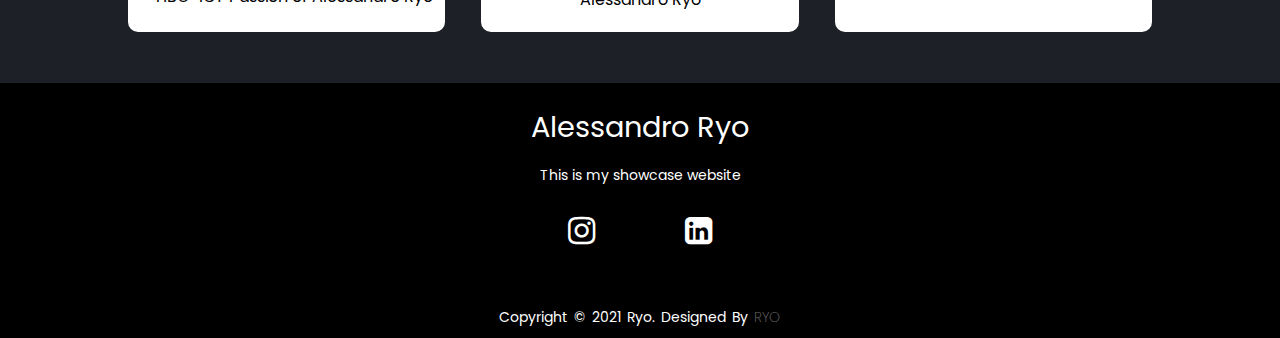
==== commit f1ff317f: "update" ====
--- a/index.html
+++ b/index.html
@@ -4,11 +4,11 @@
     <meta charset="UTF-8">
     <meta http-equiv="X-UA-Compatible" content="IE=edge">
     <meta name="viewport" content="width=device-width, initial-scale=1.0">
-    <meta name="description" content="This is homepage of ">
+    <meta name="description" content="This is homepage of Alessandro Ryo showcase website">
     <title>Home | Alessandro Ryo</title>
+    <link rel="icon" href="resources/hz-icon.png">
+    <link rel="icon" href="resources/hz-icon.png">
     <link rel="stylesheet" href="css/style.css">
-    <link rel="preconnect" href="https://fonts.googleapis.com">
-    <link rel="preconnect" href="https://fonts.gstatic.com">
     <link rel="stylesheet" href="https://fonts.googleapis.com/css2?family=Montserrat:wght@300&family=Poppins:wght@400;700&family=Roboto:wght@500&display=swap">
     <link rel="stylesheet" href="https://cdnjs.cloudflare.com/ajax/libs/font-awesome/4.7.0/css/font-awesome.min.css" />
     <script src="https://kit.fontawesome.com/42c532e274.js"></script>
@@ -20,17 +20,18 @@
         </figure>
         <ul>
             <li><a href="index.html">Home</a></li>
-            <li><a href="profile.html">Profile</a></li>
+            <li><a href="profile.html">About Me</a></li>
             <li><a href="dashboard.html">Dashboard</a></li>
             <li><a href="faq.html">FAQ</a></li>
             <li><a href="blog.html">Blog</a></li>
+            <li><a href="others.html">Others</a></li>
         </ul>
-        <section class="menu-toggle">
+        <div class="menu-toggle">
           <input type="checkbox">
             <span></span>
             <span></span>
             <span></span>
-        </section>
+        </div>
     </nav>
     <header class="index-header">
             <article class="index-main-text-container">
@@ -38,13 +39,15 @@
                 <p>Why did I choose the HBO-ICT? What motivates me?
                 <br>Before that, you can see my profile first.</p>
                 <a href="profile.html" class="user-button-text">Look at my profile</a>
-                <a href="profile.html" class="user-icon"><i class="fa fa-user"></i></a>
+                <a href="profile.html" class="user-icon"><i class="fa fa-user"></i> Profile</a>
             </article>
-            <figure> 
+            <figure>
+                <a href="https://hz.nl/en/study-programmes/it">
                 <img src="resources/home-image-1.png" class="index-main-image-container" alt="HBO ICT in HZ University of Applied Sciences Alessandro Ryo">
+                </a>
             </figure>
     </header>
-    <main>
+    <main class="main-background">
         <section class="index">
             <h1>Choosing HBO-ICT</h1>
             <article class="index-text">
@@ -55,29 +58,35 @@
                 For more experience see my <a href="blog.html">blog</a>.</p>
                 <h3>My other opinions...</h3>
             </article>
-            <section class="index-row">
+            <div class="index-row">
                 <article class="index-col">
                     <h3>Passion</h3>
                     <p>Choosing HBO-ICT is my life choice and my passion is in this major.
                     I also had the opportunity to be a head of IT division in the student council,
                     where I created a website for the student council, became a social media manager,
-                    and had several other tasks related to the ICT world.
-                    </p>
+                    and had several other tasks related to the ICT world.</p>
+                    <figure class="opinion-image">
+                        <img src="resources/passion-image.png" alt="HBO-ICT Passion of Alessandro Ryo">
+                    </figure>
                 </article>
                 <article class="index-col">
                     <h3>Successful Figure</h3>
                     <p>I see many examples of successful figures because of their expertise in the ICT world.
-                    For examples, Bill Gates, Mark Zuckerberg, Larry Page, and many more.
-                    From there I learned a lot about the IT world and its struggles.
-                    </p>
+                    For examples, Bill Gates, Steve Jobs, Mark Zuckerberg, Larry Page, and many more.
+                    From there I learned a lot about the IT world and its struggles.</p>
+                    <figure class="opinion-image">
+                        <img src="resources/figure-image.png" alt="HBO-ICT Figure Person of Alessandro Ryo">
+                    </figure>
                 </article>
                 <article class="index-col">
                     <h3>Parent Experience</h3>
                     <p>My father have worked in IT for more than 20 years and I am often told about my father day-to-day experiences working in IT.
-                    I learned a lot of hardships at work as well as the joys that come with it.
-                    </p>
+                    I learned a lot of hardships at work as well as the joys that come with it.</p>
+                    <figure class="opinion-image">
+                        <img src="resources/parents-image.png" alt="Parents Experience of Alessandro Ryo">
+                    </figure>
                 </article>
-            </section>
+            </div>
         </section>
     </main>
     <footer>
@@ -91,9 +100,9 @@
                 <li><a href="https://www.linkedin.com/in/alessandro-ryo-877aa5173/"><i class="fa fa-linkedin-square"></i></a></li>
             </ul>
         </article>
-        <article class="footer-bottom">
+        <div class="footer-bottom">
             <p>copyright &copy; 2021 Ryo. designed by <span>Ryo</span></p>
-        </article>
+        </div>
     </footer> 
     <script src="js/script.js"></script>
     </body>
--- a/css/style.css
+++ b/css/style.css
@@ -7,6 +7,7 @@
   font-family: 'Poppins', sans-serif;
   background: #1d2026;
   color: white;
+  overflow-x: hidden;
 }
 /* Navigation Bar */
 nav {
@@ -75,11 +76,6 @@
 .menu-toggle input:checked ~ span:nth-child(3){
   opacity: 0;
   transform: scale(0);
-}
-@media screen and (max-width: 768px){
-  nav ul {
-      width: 50%;
-  }
 }
 @media screen and (max-width: 576px) {
   body {
@@ -100,13 +96,16 @@
       justify-content: space-evenly;
       z-index: 1;
       width: 80%;
-      transition: all 1s;
+      transition: all 0.4s;
       opacity: 0;
+      visibility: hidden;
   }
   nav ul.slide {
     opacity: 1;
-  }
-}
+    visibility: unset;
+  }
+}
+/* Footer */
 footer {
   position: absolute;
   background: black;
@@ -174,7 +173,10 @@
   opacity: 0.4;
   font-weight: 200;
 }
-/* Index Main Text */
+/* Index */
+.main-background {
+  background-image: url(../resources/main-pattern.png);
+}
 .index-header {
   min-height: 100vh;
   width: 100%;
@@ -196,6 +198,9 @@
 }
 .index-main-text-container p {
   margin-top: 30px;
+}
+.index-main-text-container a:hover{
+  background:rgb(21, 122, 41);
 }
 .index-main-image-container {
   position: absolute;
@@ -277,7 +282,8 @@
   opacity: 0;
   position: relative;
 }
-@media screen and (max-width: 768px) {
+.opinion-image img {
+  width: 200px;
 }
 @media screen and (max-width: 576px) {
   .index-main-text-container {
@@ -319,7 +325,7 @@
     background-position: center;
     background-size: cover;
     position: relative;
-    background-image: url(../resources/profile-picture-full.png);
+    background-image: url(../resources/profile-picture-background.png);
 }
 .profile-main-text-container {
     max-width: 200px;
@@ -411,14 +417,6 @@
   font-weight: 600;
   margin: 10px 0;
 }
-@media screen and (max-width: 768px) {
-  .profile-main-image-container {
-    position: absolute;
-    left: 50%;
-    width: 300px;
-    padding-top: 20%;
-}
-}
 @media screen and (max-width: 576px) {
   .profile-main-image-container {
     position: absolute;
@@ -439,6 +437,11 @@
     justify-content: space-between;
     flex-direction: column;
   }
+}
+.org-title, .edu-title, .skill-title, .collage-title {
+  margin-top: 20px;
+  margin-bottom: 40px;
+  text-align: center;
 }
 /* Profile Education */
 .edu-container {
@@ -467,7 +470,7 @@
 .edu-timeline ul li:last-child {
     margin-bottom: 0px;
 }
-.edu-timeline-content h1 {
+.edu-timeline-content h3 {
     font-size: 25px;
     font-weight: bold;
     line-height: 30px;
@@ -490,54 +493,52 @@
     color: rgb(106, 255, 135);
 }
 @media only screen and (min-width: 768px) {
-    .edu-timeline::before {
-        content: '';
-        position: absolute;
-        height: 100%;
-        width: 2px;
-        background-color: rgb(106, 255, 135);
-        left: 50%;
-        transform: translate(-50%);
-    }
-    .edu-timeline ul li {
-        width: 50%;
-        margin-bottom: 50px;
-        position: relative;
-    }
-    .edu-timeline ul li:nth-child(odd) {
-        float: left;
-        clear: right;
-        transform: translateX(-30px);
-    }
-    .edu-timeline ul li:nth-child(even) {
-        float: right;
-        clear: left;
-        transform: translateX(30px);
-    }
-    .edu-timeline ul li::after {
-        content: '';
-        position: absolute;
-        height: 20px;
-        width: 20px;
-        background-color: rgb(106, 255, 135);
-        border-radius: 50%;
-        top: 0;
-    }
-    .edu-timeline ul li:nth-child(odd)::after {
-        right: -40px;
-        transform: translateX(50%, -50%);
-    }
-    .edu-timeline ul li:nth-child(even)::after {
-        left: -40px;
-        transform: translateX(-50%, -50%);
-    }
-    .edu-timeline ul li:hover::after {
-        background-color: white;
-    }
-    .edu-timeline-content .edu-date {
-        position: absolute;
-        top: -30px;
-    }
+  .edu-timeline::before {
+      content: '';
+      position: absolute;
+      height: 100%;
+      width: 2px;
+      background-color: rgb(106, 255, 135);
+      left: 50%;
+      transform: translate(-50%);
+  }
+  .edu-timeline ul li {
+      width: 50%;
+      margin-bottom: 50px;
+      position: relative;
+  }
+  .edu-timeline ul li:nth-child(odd) {
+      float: left;
+      clear: right;
+      transform: translateX(-30px);
+  }
+  .edu-timeline ul li:nth-child(even) {
+      float: right;
+      clear: left;
+      transform: translateX(30px);
+  }
+  .edu-timeline ul li::after {
+      content: '';
+      position: absolute;
+      height: 20px;
+      width: 20px;
+      background-color: rgb(106, 255, 135);
+      border-radius: 50%;
+      top: 0;
+  }
+  .edu-timeline ul li:nth-child(odd)::after {
+      right: -40px;
+  }
+  .edu-timeline ul li:nth-child(even)::after {
+      left: -40px;
+  }
+  .edu-timeline ul li:hover::after {
+      background-color: white;
+  }
+  .edu-timeline-content .edu-date {
+      position: absolute;
+      top: -30px;
+  }
 }
 /* Profile Organization */
 .org-container {
@@ -545,11 +546,6 @@
     display: flex;
     align-items: center;
     justify-content: center;
-}
-.org-title h2, .edu-title h2 {
-    margin-top: 20px;
-    margin-bottom: 40px;
-    text-align: center;
 }
 .org-timeline {
     width: 80%;
@@ -571,7 +567,7 @@
 .org-timeline ul li:last-child {
     margin-bottom: 0px;
 }
-.org-timeline-content h1 {
+.org-timeline-content h3 {
     font-size: 25px;
     font-weight: bold;
     line-height: 30px;
@@ -600,54 +596,125 @@
     text-align: center;
 }
 @media only screen and (min-width: 768px) {
-    .org-timeline::before {
-        content: '';
-        position: absolute;
-        height: 100%;
-        width: 2px;
-        background-color: rgb(106, 255, 135);
-        left: 50%;
-        transform: translate(-50%);
-    }
-    .org-timeline ul li {
-        width: 50%;
-        margin-bottom: 50px;
-        position: relative;
-    }
-    .org-timeline ul li:nth-child(odd) {
-        float: left;
-        clear: right;
-        transform: translateX(-30px);
-    }
-    .org-timeline ul li:nth-child(even) {
-        float: right;
-        clear: left;
-        transform: translateX(30px);
-    }
-    .org-timeline ul li::after {
-        content: '';
-        position: absolute;
-        height: 20px;
-        width: 20px;
-        background-color: rgb(106, 255, 135);
-        border-radius: 50%;
-        top: 0;
-    }
-    .org-timeline ul li:nth-child(odd)::after {
-        right: -40px;
-        transform: translateX(50%, -50%);
-    }
-    .org-timeline ul li:nth-child(even)::after {
-        left: -40px;
-        transform: translateX(-50%, -50%);
-    }
-    .org-timeline ul li:hover::after {
-        background-color: white;
-    }
-    .org-timeline-content .org-date {
-        position: absolute;
-        top: -30px;
-    }
+  .org-timeline::before {
+      content: '';
+      position: absolute;
+      height: 100%;
+      width: 2px;
+      background-color: rgb(106, 255, 135);
+      left: 50%;
+      transform: translate(-50%);
+  }
+  .org-timeline ul li {
+      width: 50%;
+      margin-bottom: 50px;
+      position: relative;
+  }
+  .org-timeline ul li:nth-child(odd) {
+      float: left;
+      clear: right;
+      transform: translateX(-30px);
+  }
+  .org-timeline ul li:nth-child(even) {
+      float: right;
+      clear: left;
+      transform: translateX(30px);
+  }
+  .org-timeline ul li::after {
+      content: '';
+      position: absolute;
+      height: 20px;
+      width: 20px;
+      background-color: rgb(106, 255, 135);
+      border-radius: 50%;
+      top: 0;
+  }
+  .org-timeline ul li:nth-child(odd)::after {
+      right: -40px;
+  }
+  .org-timeline ul li:nth-child(even)::after {
+      left: -40px;
+  }
+  .org-timeline ul li:hover::after {
+      background-color: white;
+  }
+  .org-timeline-content .org-date {
+      position: absolute;
+      top: -30px;
+  }
+}
+/* Skill Bar */
+.skills-container {
+  display: flex;
+  flex-direction: column;
+  padding: 0 20%;
+}
+.skill {
+  position: relative;
+  margin-bottom: 20px;
+}
+.skill:last-child {
+  padding-bottom: 50px;
+}
+.skill-name {
+  font-size: 20px;
+  margin-bottom: 5px;
+}
+.skill-bar {
+  width: 100%;
+  background: rgba(221, 221, 221, 0.808);
+  height: 30px;
+  z-index: -1;
+  border-radius: 100px;
+  position: absolute;
+}
+.skill-fill {
+  background: rgb(106, 255, 135);
+  height: 30px;
+  border-radius: 100px;
+  display: flex;
+  justify-content: flex-end;
+  align-items: center;
+  padding-right: 30px;
+  overflow: hidden;
+}
+.skill-percent {
+  font-size: 20px;
+}
+.timemanagement {
+  width: 80%;
+}
+.creativethinking {
+  width: 80%;
+}
+.communication {
+  width: 70%;
+}
+.teamwork {
+  width: 75%;
+}
+.leadership {
+  width: 80%;
+}
+/* Photo Collage */
+.collage-container {
+  /* position: absolute; */
+  justify-content: center;
+  align-items: center;
+  margin-top: 10px;
+  width: 100vw;
+  display: grid;
+  grid-template-columns: repeat(auto-fill, minmax(300px, 300px));
+  column-gap: 10px;
+  row-gap: 10px;
+  padding-bottom: 50px;
+}
+.collage-container img {
+  width: 300px;
+  height: 300px;
+  object-fit: cover;
+  object-position: center;
+  border: solid white;
 }
 /* Dashboard */
 .dashboard-page {
@@ -788,34 +855,11 @@
   margin-bottom: 50px;
 }
 .nbsa-study-cards {
-  display: absolute;
   flex-direction: column;
   justify-content: space-evenly;
   width: 30%;
   color: black;
   margin: auto;
-  height: 9;
-}
-@media screen and (max-width: 786px) {
-  .nbsa-study-cards {
-    width: 60%;
-    margin-bottom: 30px;
-  }
-  .nbsa-study-cards-progress {
-    background: rgb(106, 255, 135);
-    width: 10%;
-    border-radius: 1rem;
-    position: relative;
-    overflow: hidden;
-  }
-  .nbsa-study-cards-progress::after {
-    content: '';
-    width: 10%;
-    height: 100%;
-    background-color: rgba(221, 221, 221, 0.808);
-    position: absolute;
-    left: 0%;
-  }
 }
 @media screen and (max-width: 576px) {
   .nbsa-study-cards {
@@ -943,7 +987,6 @@
 }
 .faq-answer p {
     color: black;
-    font-size: rem;
     padding: 2rem;
 }
 .faq-accordion-item:target .faq-answer {
@@ -985,7 +1028,6 @@
 }
 .post-panel {
   padding: 5%;
-  box-shadow: rgba(221, 221, 221, 0.808);
   border-radius: 10px;
 }
 span.post-date {
@@ -1016,9 +1058,9 @@
     margin-bottom: 30px;
   }
 }
-/*  */
+/* Answer Section */
 .answer {
-  width: 80%;
+  width: 60%;
   margin: auto;
   text-align: center;
   padding-top: 40px;
@@ -1030,11 +1072,11 @@
   margin-bottom: 20px;
 }
 .answer p {
-  font-size: 14px;
+  font-size: 16px;
   font-weight: 300;
-  line-height: 22px;
+  line-height: 24px;
   padding: 10px;
-  margin-bottom: 30px;
+  padding-bottom: 60px;
 }
 .answer p a {
   text-decoration: none;
@@ -1074,7 +1116,16 @@
   font-weight: 600;
   margin: 10px 0;
 }
-@media screen and (max-width: 786px) {
+.answer figcaption:last-child {
+  padding-bottom: 50px;
+}
+@media screen and (max-width: 576px) {
+  .answer {
+    width: 80%;
+    margin: auto;
+    text-align: center;
+    padding-top: 40px;
+  }
   .answer-row {
     margin-top: 5px;
     display: flex;
@@ -1089,22 +1140,83 @@
     padding-top: 25%;
   }
 }
+/* ICT Field of Work */
+.ict-fow-header {
+  min-height: 100vh;
+  width: 100%;
+  background-image: url('../resources/ict-fow-background.jpg');
+  background-position: center;
+  background-size: cover;
+  position: relative;
+}
+.ict-fow-main-text-container {
+  max-width: 600px;
+  margin-left: 50%;
+}
+.ict-fow-main-text-container h1 {
+  font-size: 80px;
+  font-weight: bold;
+  font-family: 'Poppins', sans-serif;
+  line-height: 75px;
+  padding-top: 25%;
+}
+.ict-fow-main-text-container p {
+  margin-top: 30px;
+}
+.ict-fow-image {
+  width: 400px;
+}
 @media screen and (max-width: 576px) {
-  .answer-row {
-    margin-top: 5px;
-    display: flex;
-    justify-content: space-between;
-    flex-direction: column;
-  }
-  .answer-title h1 {
-    font-size: 60px;
-    font-weight: bold;
-    font-family: 'Poppins', sans-serif;
-    line-height: 55px;
-    padding-top: 25%;
-  }
+  .ict-fow-image {
+    width: 300px;
+  }
+}
+/* Programming Experience */
+.prog-exp-header {
+  min-height: 100vh;
+  width: 100%;
+  background-image: url('../resources/prog-exp-background.jpg');
+  background-position: center;
+  background-size: cover;
+  position: relative;
+}
+.prog-exp-main-text-container {
+  max-width: 600px;
+  margin-left: 50%;
+}
+.prog-exp-main-text-container h1 {
+  font-size: 80px;
+  font-weight: bold;
+  font-family: 'Poppins', sans-serif;
+  line-height: 75px;
+  padding-top: 25%;
+}
+.prog-exp-main-text-container p {
+  margin-top: 30px;
 }
 /* SWOT */
+.swot-header {
+  min-height: 100vh;
+  width: 100%;
+  background-image: url('../resources/swot-background.jpg');
+  background-position: center;
+  background-size: cover;
+  position: relative;
+}
+.swot-main-text-container {
+  max-width: 600px;
+  margin-left: 50%;
+}
+.swot-main-text-container h1 {
+  font-size: 80px;
+  font-weight: bold;
+  font-family: 'Poppins', sans-serif;
+  line-height: 75px;
+  padding-top: 25%;
+}
+.swot-main-text-container p {
+  margin-top: 30px;
+}
 .swot {
   display: flex;
   justify-content: center;
@@ -1113,7 +1225,6 @@
   padding-bottom: 30px;
 }
 .swot h2 {
-  display: absolute;
   justify-content: center;
   text-align: center;
   margin-bottom: 100px;
@@ -1124,7 +1235,8 @@
  height: 280px;
  margin: 10px;
 }
-.swot-card h1 {
+.swot-card h4 {
+  font-size: 25px;
   margin-top: 10px;
   margin-left: 10px;
   color: black;
@@ -1143,4 +1255,63 @@
   border-radius: 4px;
   background-color: rgb(106, 255, 135);
   margin: 10px;
+}
+/* Study Choice */
+.study-choice-header {
+  min-height: 100vh;
+  width: 100%;
+  background-image: url('../resources/study-choice-background.jpg');
+  background-position: center;
+  background-size: cover;
+  position: relative;
+}
+.study-choice-main-text-container {
+  max-width: 600px;
+  margin-left: 50%;
+}
+.study-choice-main-text-container h1 {
+  font-size: 80px;
+  font-weight: bold;
+  font-family: 'Poppins', sans-serif;
+  line-height: 75px;
+  padding-top: 25%;
+}
+.study-choice-main-text-container p {
+  margin-top: 30px;
+}
+/* Others */
+.others h1 {
+  width: 100%;
+  align-items: center;
+  justify-content: center;
+  text-align: center;
+  padding-top: 30px;
+  font-size: 50px;
+}
+.others h2 {
+  width: 100%;
+  align-items: center;
+  justify-content: center;
+  text-align: center;
+  margin-bottom: 30px;
+  font-size: 22px;
+}
+.others-container {
+  width: 60%;
+  margin: 0 auto;
+  padding: 0 1.5rem;
+}
+.others-container a {
+  text-align: left;
+  font-size: 20px;
+  color: white;
+}
+.others-container a:hover {
+  color: rgb(21, 122, 41);
+}
+.others-container li {
+  margin-bottom: 30px;
+}
+.others-container li:last-child {
+  padding-bottom: 30px;
 }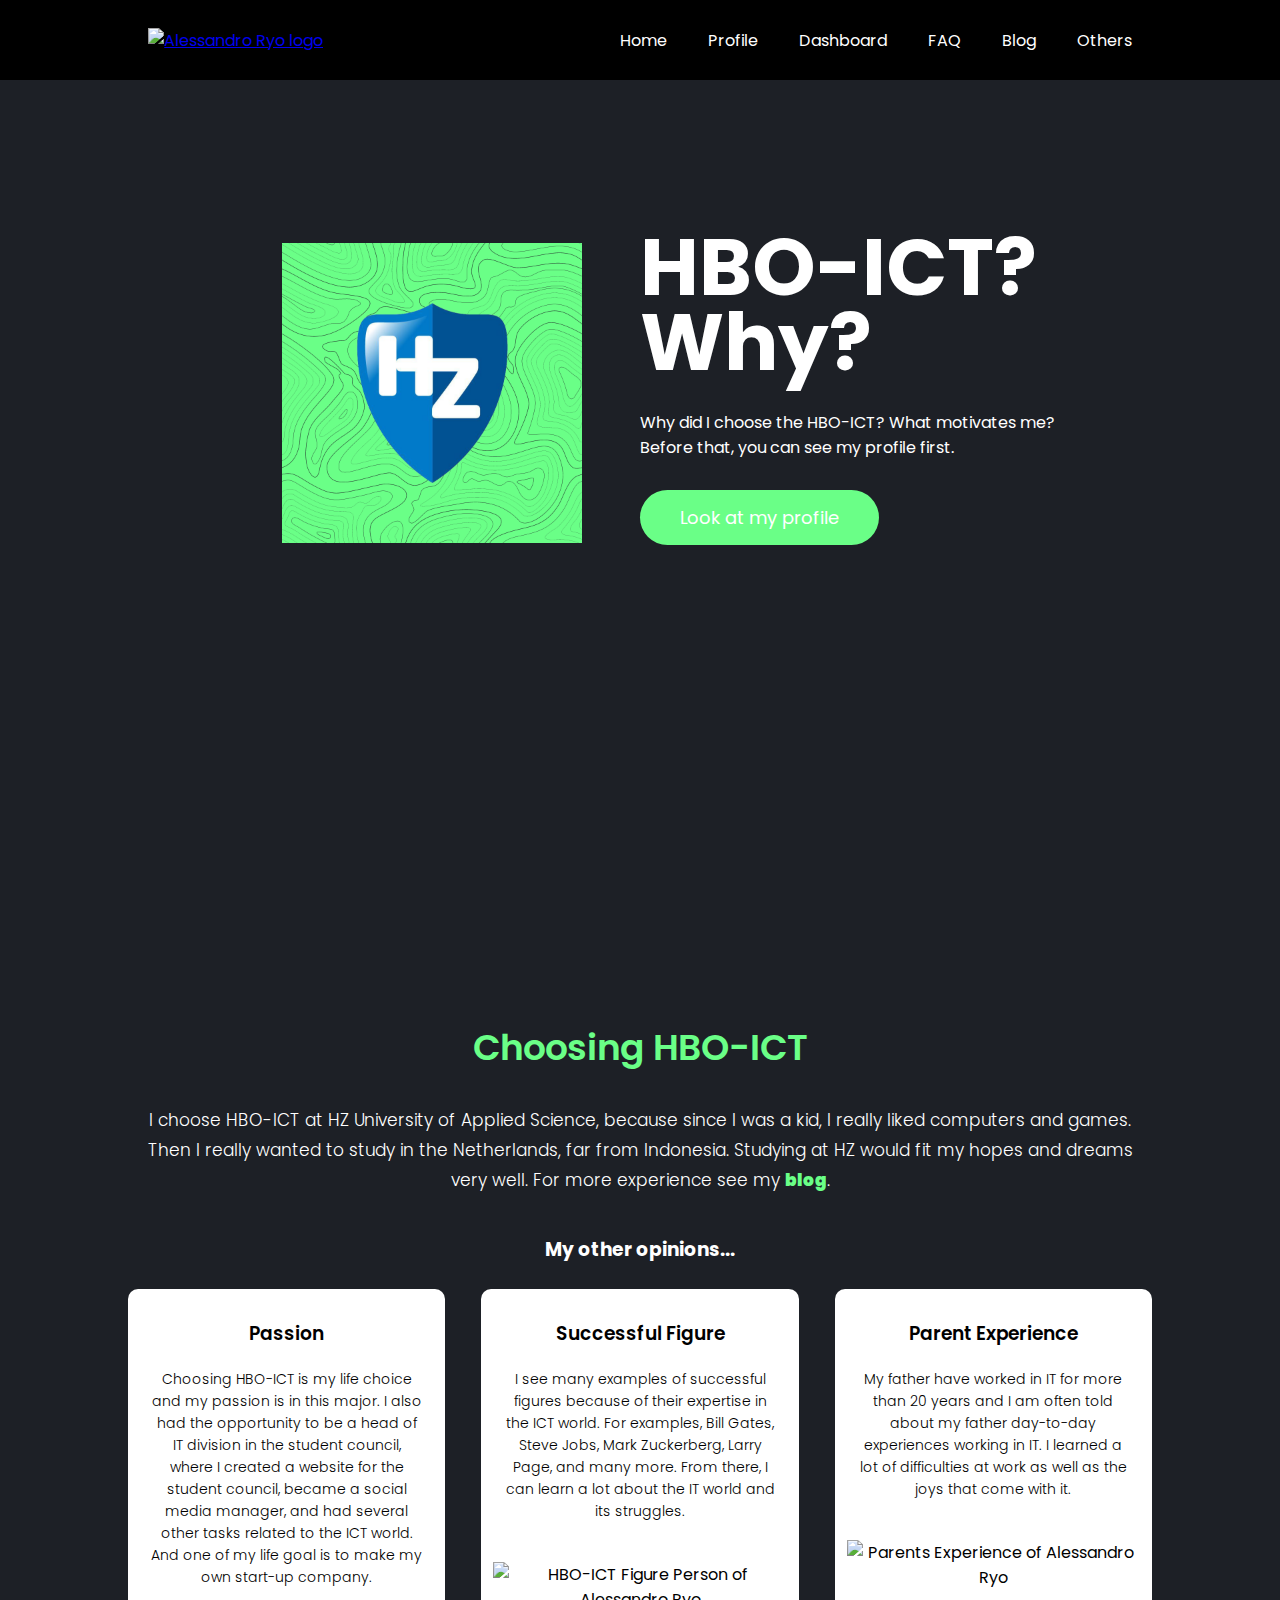
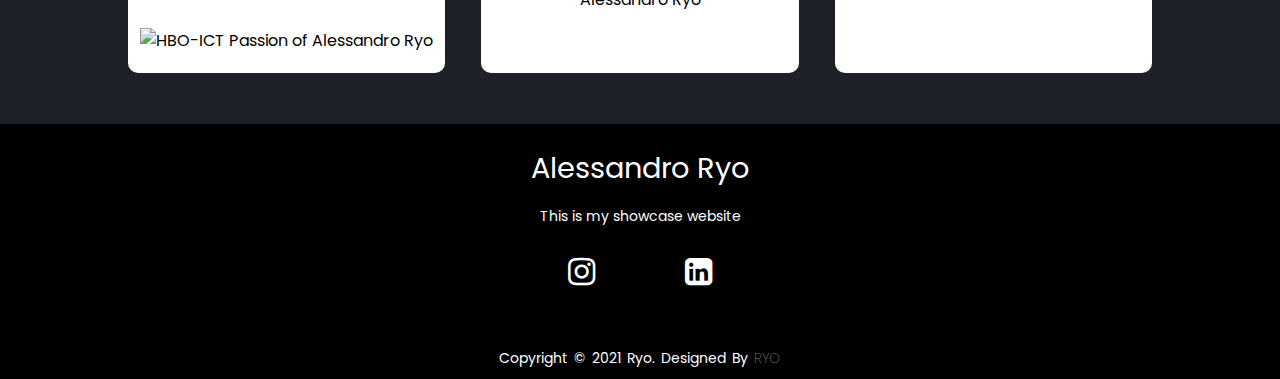
==== commit d9456767: "update" ====
--- a/index.html
+++ b/index.html
@@ -20,7 +20,7 @@
         </figure>
         <ul>
             <li><a href="index.html">Home</a></li>
-            <li><a href="profile.html">About Me</a></li>
+            <li><a href="profile.html">Profile</a></li>
             <li><a href="dashboard.html">Dashboard</a></li>
             <li><a href="faq.html">FAQ</a></li>
             <li><a href="blog.html">Blog</a></li>
@@ -51,7 +51,7 @@
         <section class="index">
             <h1>Choosing HBO-ICT</h1>
             <article class="index-text">
-                <p>I chose HBO-ICT at HZ University of Applied Science,
+                <p>I choose HBO-ICT at HZ University of Applied Science,
                 because since I was a kid, I really liked computers and games.
                 Then I really wanted to study in the Netherlands, far from Indonesia.
                 Studying at HZ would fit my hopes and dreams very well.
@@ -64,7 +64,8 @@
                     <p>Choosing HBO-ICT is my life choice and my passion is in this major.
                     I also had the opportunity to be a head of IT division in the student council,
                     where I created a website for the student council, became a social media manager,
-                    and had several other tasks related to the ICT world.</p>
+                    and had several other tasks related to the ICT world. And one of my life goal
+                    is to make my own start-up company.</p>
                     <figure class="opinion-image">
                         <img src="resources/passion-image.png" alt="HBO-ICT Passion of Alessandro Ryo">
                     </figure>
@@ -73,7 +74,7 @@
                     <h3>Successful Figure</h3>
                     <p>I see many examples of successful figures because of their expertise in the ICT world.
                     For examples, Bill Gates, Steve Jobs, Mark Zuckerberg, Larry Page, and many more.
-                    From there I learned a lot about the IT world and its struggles.</p>
+                    From there, I can learn a lot about the IT world and its struggles.</p>
                     <figure class="opinion-image">
                         <img src="resources/figure-image.png" alt="HBO-ICT Figure Person of Alessandro Ryo">
                     </figure>
@@ -81,7 +82,7 @@
                 <article class="index-col">
                     <h3>Parent Experience</h3>
                     <p>My father have worked in IT for more than 20 years and I am often told about my father day-to-day experiences working in IT.
-                    I learned a lot of hardships at work as well as the joys that come with it.</p>
+                    I learned a lot of difficulties at work as well as the joys that come with it.</p>
                     <figure class="opinion-image">
                         <img src="resources/parents-image.png" alt="Parents Experience of Alessandro Ryo">
                     </figure>
--- a/css/style.css
+++ b/css/style.css
@@ -972,7 +972,7 @@
     background-color: whitesmoke;
     color:black;
     font-size: 0.8rem;
-    transition: max-height 650ms;
+    transition: 650ms;
 }
 .faq-answer::before {
     content: '';
@@ -1032,7 +1032,7 @@
 }
 span.post-date {
   font-weight: bold;
-  color: rgb(106, 255, 135);
+  color: gray;
 }
 .post-card a {
   text-decoration: none;
@@ -1044,7 +1044,7 @@
   width: 70%;
   position: relative;
   border-radius: 4px;
-  background-color: rgb(106, 255, 135);
+  background-color: gray;
 }
 @media screen and (max-width: 786px) {
   .post-card {
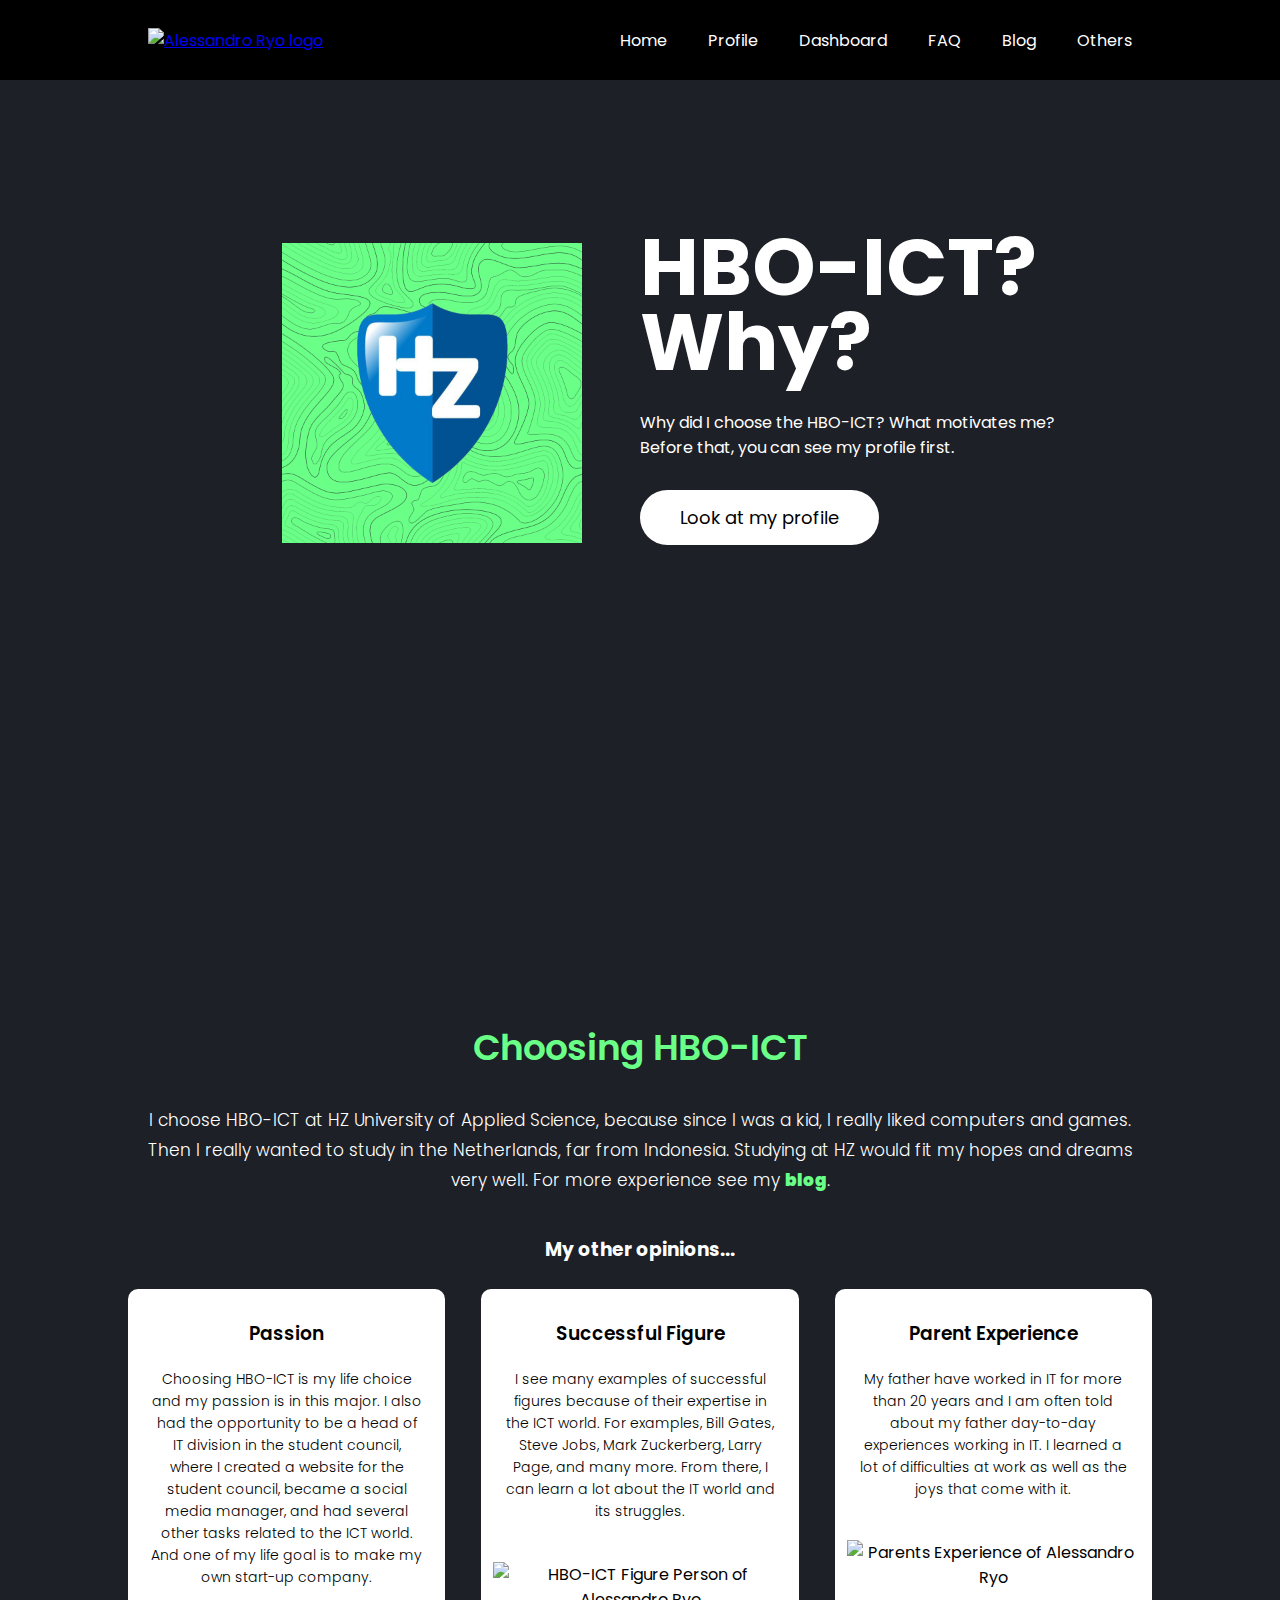
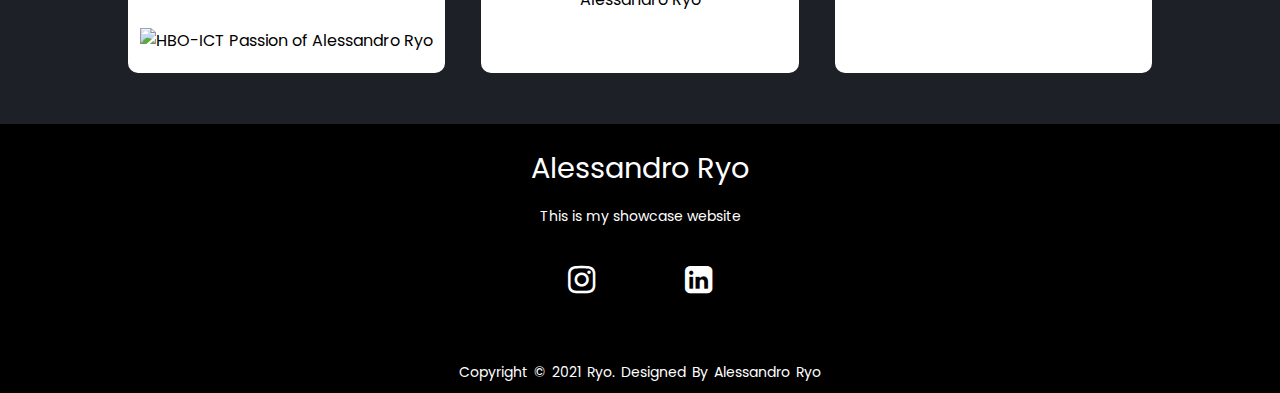
==== commit aa02c990: "update" ====
--- a/index.html
+++ b/index.html
@@ -102,7 +102,7 @@
             </ul>
         </article>
         <div class="footer-bottom">
-            <p>copyright &copy; 2021 Ryo. designed by <span>Ryo</span></p>
+            <p>copyright &copy; 2021 Ryo. designed by Alessandro Ryo</p>
         </div>
     </footer> 
     <script src="js/script.js"></script>
--- a/css/style.css
+++ b/css/style.css
@@ -1,3 +1,4 @@
+/* total awal 1322 */
 * {
   margin: 0;
   padding: 0;
@@ -9,15 +10,12 @@
   color: white;
   overflow-x: hidden;
 }
-/* Navigation Bar */
 nav {
   display: flex;
   background-color: black;
   justify-content: space-around;
   height: 80px;
   align-items: center;
-  color: white;
-  z-index: 3;
 }
 nav .main-logo img{
   width: 250px;
@@ -29,9 +27,9 @@
   justify-content: space-between;
 }
 nav ul li a {
-  color: white;
   text-decoration: none;
   font-size: 1em;
+  color: white;
 }
 nav ul li a:hover {
   color: rgb(106, 255, 135);
@@ -77,11 +75,630 @@
   opacity: 0;
   transform: scale(0);
 }
+footer {
+  position: absolute;
+  background: black;
+  height: auto;
+  width: 100%;
+  padding-top: 20px;
+  margin-bottom: 0;
+  text-align: center;
+}
+.footer-content {
+  display: flex;
+  align-items: center;
+  justify-content: center;
+  flex-direction: column;
+}
+.footer-content h3 {
+  font-size: 1.8rem;
+  font-weight: 400;
+  text-transform: capitalize;
+  line-height: 3rem;
+}
+.footer-content p {
+  max-width: 500px;
+  margin: 10px auto;
+  line-height: 28px;
+  font-size: 14px;
+}
+.social-media {
+  list-style: none;
+  display: flex;
+  align-items: center;
+  justify-content: center;
+  margin: 1rem 0 3rem 0;
+}
+.social-media li {
+  margin: 0 15px;
+}
+.social-media a {
+  text-decoration: none;
+  font-size: 2rem;
+  color: white;
+}
+.social-media a:hover {
+  color: rgb(106, 255, 135);
+}
+.footer-bottom {
+  background: black;
+  width: 100%;
+  padding: 10px 0px;
+  font-size: 14px;
+  word-spacing: 2px;
+  text-transform: capitalize;
+}
+.main-background {
+  background-image: url(../resources/main-pattern.png);
+}
+.index-header {
+  min-height: 100vh;
+  width: 100%;
+  background-image: url('../resources/home-image.jpg');
+  background-position: center;
+  background-size: cover;
+  position: relative;
+}
+.index-main-text-container {
+  max-width: 600px;
+  margin-left: 50%;
+}
+.index-main-text-container h1 {
+  font-size: 80px;
+  font-weight: bold;
+  line-height: 75px;
+  padding-top: 25%;
+}
+.index-main-text-container p {
+  margin-top: 30px;
+}
+.index-main-text-container a{
+  background:white;
+  color: black;
+}
+.index-main-text-container a:hover{
+  background:rgb(106, 255, 135);
+}
+.index-main-image-container {
+  position: absolute;
+  left: 22%;
+  width: 300px;
+  margin-top: -302px;
+  transition: 0.4s;
+}
+.index, .profile {
+  width: 80%;
+  margin: auto;
+  text-align: center;
+  padding-top: 40px;
+}
+.index h1, .profile h1 {
+  font-size: 36px;
+  font-weight: 600;
+  color:rgb(106, 255, 135);
+  margin-bottom: 20px;
+}
+.index p, .profile p {
+  font-size: 14px;
+  font-weight: 300;
+  line-height: 22px;
+  padding: 10px;
+  margin-bottom: 30px;
+}
+.index p a, .profile p a {
+  text-decoration: none;
+  font-weight: 1000;
+  color: rgb(106, 255, 135);
+}
+.index-text p, .profile-text p, .answer-text p {
+  font-size: 17px;
+  font-weight: 300;
+  line-height: 30px;
+  padding: 10px;
+  margin-bottom: 30px;
+  text-align: center;
+}
+.index p a:hover, .profile p a:hover {
+  text-decoration: none;
+  color: rgb(21, 122, 41);
+}
+.index-row, .profile-row, .answer-row {
+  margin-top: 5px;
+  display: flex;
+  justify-content: space-between;
+}
+.index-col, .profile-col, .answer-col {
+  flex-basis: 31%;
+  background: white;
+  border-radius: 10px;
+  margin-bottom: 5%;
+  padding: 20px 12px;
+  box-sizing: border-box;
+  color: black;
+  transition: 0.5s;
+  margin-top: 20px;
+}
+.index-col h3, .profile-col h3, .answer-col h3 {
+  text-align: center;
+  font-weight: 600;
+  margin: 10px 0;
+}
+.user-button-text {
+  text-decoration: none;
+  background: rgb(106, 255, 135);
+  padding: 14px 40px;
+  display: inline-block;
+  font-size: 18px;
+  margin-top: 30px;
+  border-radius: 30px;
+  transition: 0.3s;
+  opacity: 1;
+  position: relative;
+}
+.user-icon {
+  opacity: 0;
+  position: relative;
+}
+.opinion-image img {
+  width: 200px;
+}
+.profile-header {
+    min-height: 100vh;
+    background-color: white;
+    background-position: center;
+    background-size: cover;
+    position: relative;
+    background-image: url(../resources/profile-picture-background.png);
+}
+.profile-main-text-container {
+    max-width: 200px;
+    margin-left: 15%;
+    padding-top: 8%;
+    position: relative;
+    color: black;
+}
+.profile-main-text-container h1 {
+    font-size: 50px;
+    font-weight: bold;
+    line-height: 50px;
+    word-wrap: normal;
+}
+.profile-main-text-container h2 {
+    margin-bottom: 30px;
+    font-weight: 300;
+    margin-top: -10px;
+    margin-left: 10px;
+    line-height: 50px;
+}
+.profile-main-image-container {
+    position: absolute;
+    left: 50%;
+    width: 500px;
+    padding-top: 8%;
+}
+.profile-data p {
+    margin-top: 0%;
+    margin-bottom: 20px;
+    margin-left: 10px;
+    line-height: 20px;
+}
+.org-title, .edu-title, .skill-title, .collage-title {
+  margin-top: 20px;
+  margin-bottom: 40px;
+  text-align: center;
+}
+.edu-container, .org-container {
+    width: 100%;
+    display: flex;
+    align-items: center;
+    justify-content: center;
+}
+.edu-timeline, .org-timeline {
+    width: 80%;
+    height: auto;
+    max-width: 600px;
+    margin: 0 auto;
+    position: relative;
+    margin-bottom: 50px;
+}
+.edu-timeline ul, .org-timeline ul {
+    list-style: none;
+}
+.edu-timeline ul li, .org-timeline ul li {
+    padding: 20px;
+    background-color: white;
+    border-radius: 10px;
+    margin-bottom: 20px;
+}
+.edu-timeline ul li:last-child, .org-timeline ul li:last-child {
+    margin-bottom: 0px;
+}
+.edu-timeline-content h3, .org-timeline-content h3 {
+    font-size: 25px;
+    font-weight: bold;
+    line-height: 30px;
+    margin-bottom: 4px;
+    color: black;
+}
+.edu-timeline-content p, .org-timeline-content p {
+    font-size: 16px;
+    font-weight: 500;
+    line-height: 30px;
+    margin-bottom: 0;
+    color: black;
+}
+.edu-timeline-content .edu-date, .org-timeline-content .org-date {
+    font-size: 15px;
+    font-weight: 300;
+    margin-bottom: 10px;
+    letter-spacing: 2px;
+    color: rgb(106, 255, 135);
+}
+.org-title h4, .edu-title h4 {
+    font-weight: 300;
+    margin-top: 10px;
+    margin-bottom: 70px;
+    text-align: center;
+}
+.skills-container {
+  display: flex;
+  flex-direction: column;
+  padding: 0 20%;
+}
+.skill {
+  position: relative;
+  margin-bottom: 20px;
+}
+.skill:last-child {
+  padding-bottom: 50px;
+}
+.skill-name {
+  font-size: 20px;
+  margin-bottom: 5px;
+}
+.skill-bar {
+  width: 100%;
+  background: rgba(221, 221, 221, 0.808);
+  height: 30px;
+  z-index: -1;
+  border-radius: 100px;
+  position: absolute;
+}
+.skill-fill {
+  background: rgb(106, 255, 135);
+  height: 30px;
+  border-radius: 100px;
+  display: flex;
+  justify-content: flex-end;
+  align-items: center;
+  padding-right: 30px;
+  overflow: hidden;
+}
+.skill-percent {
+  font-size: 20px;
+  color: black;
+}
+.timemanagement, .creativethinking, .leadership {
+  width: 80%;
+}
+.communication {
+  width: 70%;
+}
+.teamwork {
+  width: 75%;
+}
+.collage-container {
+  justify-content: center;
+  align-items: center;
+  margin-top: 10px;
+  width: 100vw;
+  display: grid;
+  grid-template-columns: repeat(auto-fill, minmax(300px, 300px));
+  column-gap: 10px;
+  row-gap: 10px;
+  padding-bottom: 50px;
+}
+.collage-container img {
+  width: 300px;
+  height: 300px;
+  object-fit: cover;
+  object-position: center;
+  border: solid white;
+}
+.study-status h1, .faq h1, .post-title h1, .others h1 {
+  width: 100%;
+  align-items: center;
+  justify-content: center;
+  text-align: center;
+  padding-top: 30px;
+  margin-bottom: 30px;
+  font-size: 50px;
+}
+.dashboard-page {
+  background-image: url(../resources/study-pattern.png);
+  margin-top: 0%;
+}
+.study-status {
+  margin-bottom: 3rem;
+}
+.study-quartile h1 {
+  text-align: center;
+  font-size: 30px;
+  color: rgb(106, 255, 135);
+}
+.study-cards, .nbsa-study-cards {
+  display: flex;
+  flex-direction: column;
+  justify-content: space-evenly;
+  width: 30%;
+  color: black;
+  margin: auto;
+}
+.study-cards-item, .nbsa-study-cards-item {
+  display: flex;
+  background: white;
+  border-radius: 1rem;
+  margin: 1rem 0rem;
+  padding: 2rem;
+  box-shadow: 6px 6px 10px rgba(0, 0, 0, 0.295);
+  justify-content: space-between;
+  height: 100%;
+  width: auto;
+}
+.study-cards-progress, .nbsa-study-cards-progress {
+  background: rgb(106, 255, 135);
+  width: 150px;
+  height: 30px;
+  border-radius: 1rem;
+  position: relative;
+  overflow: hidden;
+  margin-top: 15px;
+}
+.study-cards-progress::after, .nbsa-study-cards-progress::after {
+  content: '';
+  width: 150px;
+  height: 100%;
+  background-color: rgba(221, 221, 221, 0.808);
+  position: absolute;
+  left: 0%;
+}
+.study-cards-item:last-child {
+  margin-bottom: 50px;
+}
+.faq-page {
+    background-image: url(../resources/question-mark-pattern.png);
+    margin-top: 0%;
+}
+section .faq {
+    width: 100%;
+    height: 200px;
+    display: flex;
+}
+.faq-container, .others-container {
+    width: 60%;
+    max-width: 80rem;
+    margin: 0 auto;
+    padding: 0 1.5rem;
+}
+.faq-accordion-item {
+    background-color:white;
+    border-radius: 0.5rem;
+    margin-bottom: 0.5rem;
+    margin-top: 0.5rem;
+    padding: 0.8rem;
+}
+.faq-accordion-item:last-child {
+    margin-bottom: 50px;
+}
+.faq-accordion-link {
+    font-size: 1.2rem;
+    color: black;
+    text-decoration: none;
+    background-color: white;
+    width: 100%;
+    display: flex;
+    align-items: center;
+    justify-content: space-between;
+    padding:  0;
+}
+.faq-accordion-link i {
+    color: black;
+    padding: 0.5rem;
+}
+.faq-accordion-link .ion-md-remove{
+    display: none;
+}
+.faq-answer {
+    max-height: 0;
+    overflow: hidden;
+    position: relative;
+    background-color: whitesmoke;
+    color:black;
+    font-size: 0.8rem;
+    transition: 650ms;
+}
+.faq-answer::before {
+    content: '';
+    position: absolute;
+    width: 0.1rem;
+    height: 100%;
+    background-color: rgb(106, 255, 135);
+    top: 50%;
+    left: 0;
+    transform: translateY(-50%);
+    color:black;
+}
+.faq-answer p {
+    color: black;
+    padding: 2rem;
+}
+.faq-accordion-item:target .faq-answer {
+    max-height: 20rem;
+}
+.faq-accordion-item:target .faq-accordion-link .ion-md-add {
+    display: none;
+}
+.faq-accordion-item:target .faq-accordion-link .ion-md-remove {
+    display: block;
+}
+.post-container {
+  width: 80%;
+  margin: 0 auto;
+}
+.post-column-card {
+  display: flex;
+  flex-wrap: wrap;
+  justify-content: space-evenly;
+}
+.post-card {
+  width: 30%;
+  background: white;
+  color: black;
+  margin-bottom: 30px;
+}
+.post-card img {
+  width: 100%;
+}
+.post-panel {
+  padding: 5%;
+  border-radius: 10px;
+}
+span.post-date {
+  font-weight: bold;
+  color: gray;
+}
+.post-card a {
+  text-decoration: none;
+  color: black;
+}
+.post-card a:hover {
+  color: rgb(106, 255, 135);
+}
+.post-breaker {
+  display: inline-block;
+  height: 3px;
+  width: 70%;
+  position: relative;
+  border-radius: 4px;
+  background-color: gray;
+  margin: 2px;
+}
+.answer, .answer-text p, .answer-col h3 {
+  text-align: center;
+}
+.answer {
+  width: 60%;
+  margin: auto;
+  padding-top: 40px;
+}
+.answer h1 {
+  font-size: 36px;
+  font-weight: 600;
+  color:rgb(106, 255, 135);
+  margin-bottom: 20px;
+}
+.answer p {
+  font-size: 16px;
+  font-weight: 300;
+  line-height: 24px;
+  padding: 10px;
+  padding-bottom: 60px;
+}
+.answer figcaption:last-child {
+  padding-bottom: 50px;
+}
+.ict-fow-header, .prog-exp-header, .swot-header, .study-choice-header {
+  min-height: 100vh;
+  width: 100%;
+  background-position: center;
+  background-size: cover;
+  position: relative;
+}
+.ict-fow-main-text-container, .prog-exp-main-text-container,.swot-main-text-container, .study-choice-main-text-container {
+  max-width: 600px;
+  margin-left: 50%;
+}
+.ict-fow-main-text-container h1, .prog-exp-main-text-container h1, .swot-main-text-container h1, .study-choice-main-text-container h1 {
+  font-size: 80px;
+  font-weight: bold;
+  line-height: 75px;
+  padding-top: 25%;
+}
+.ict-fow-main-text-container p, .prog-exp-main-text-container p, .swot-main-text-container p, .study-choice-main-text-container p {
+  margin-top: 30px;
+}
+.ict-fow-header {
+  background-image: url('../resources/ict-fow-background.jpg');
+}
+.ict-fow-image {
+  width: 400px;
+}
+.prog-exp-header {
+  background-image: url('../resources/prog-exp-background.jpg');
+}
+.swot-header {
+  background-image: url('../resources/swot-background.jpg');
+}
+.swot, .swot h2 {
+  justify-content: center;
+}
+.swot {
+  display: flex;
+  flex-wrap: wrap;
+  padding-top: 30px;
+  padding-bottom: 30px;
+}
+.swot h2 {
+  text-align: center;
+  margin-bottom: 100px;
+}
+.swot-card {
+ background-color: white;
+ width: 220px;
+ height: 280px;
+ margin: 10px;
+}
+.swot-card h4 {
+  font-size: 25px;
+  margin-top: 10px;
+  margin-left: 10px;
+  color: black;
+}
+.swot-card li {
+  padding: 10px;
+  color: black;
+  text-align: left;
+  list-style-position: inside;
+}
+.study-choice-header {
+  background-image: url('../resources/study-choice-background.jpg');
+}
+.others h2 {
+  width: 100%;
+  align-items: center;
+  justify-content: center;
+  text-align: center;
+  margin-bottom: 30px;
+  font-size: 22px;
+}
+.others-container {
+  width: 60%;
+  margin: 0 auto;
+  padding: 0 1.5rem;
+}
+.others-container a {
+  text-align: left;
+  font-size: 20px;
+  color: white;
+}
+.others-container a:hover {
+  color: rgb(21, 122, 41);
+}
+.others-container li {
+  padding-bottom: 30px;
+}
+/* Mobile Phone */
 @media screen and (max-width: 576px) {
-  body {
-    max-width: 576px;
-    overflow-x: hidden;
-  }
   .menu-toggle {
     display: flex;
   }
@@ -104,190 +721,7 @@
     opacity: 1;
     visibility: unset;
   }
-}
-/* Footer */
-footer {
-  position: absolute;
-  background: black;
-  height: auto;
-  width: 100%;
-  padding-top: 20px;
-  color: white;
-  margin-bottom: 0;
-  left: 0;
-  right: 0;
-}
-.footer-content {
-  display: flex;
-  align-items: center;
-  justify-content: center;
-  flex-direction: column;
-  text-align: center;
-}
-.footer-content h3 {
-  font-size: 1.8rem;
-  font-weight: 400;
-  text-transform: capitalize;
-  line-height: 3rem;
-}
-.footer-content p {
-  max-width: 500px;
-  margin: 10px auto;
-  line-height: 28px;
-  font-size: 14px;
-}
-.social-media {
-  list-style: none;
-  display: flex;
-  align-items: center;
-  justify-content: center;
-  margin: 1rem 0 3rem 0;
-}
-.social-media li {
-  margin: 0 15px;
-}
-.social-media a {
-  text-decoration: none;
-  color: white;
-}
-.social-media a i {
-  font-size: 2rem;
-  transition: color .4s ease;
-}
-.social-media a:hover i {
-  color: rgb(106, 255, 135);
-}
-.footer-bottom {
-  background: black;
-  width: 100%;
-  padding: 10px 0px;
-  text-align: center;
-}
-.footer-bottom p {
-  font-size: 14px;
-  word-spacing: 2px;
-  text-transform: capitalize;
-}
-.footer-bottom span {
-  text-transform: uppercase;
-  opacity: 0.4;
-  font-weight: 200;
-}
-/* Index */
-.main-background {
-  background-image: url(../resources/main-pattern.png);
-}
-.index-header {
-  min-height: 100vh;
-  width: 100%;
-  background-image: url('../resources/home-image.jpg');
-  background-position: center;
-  background-size: cover;
-  position: relative;
-}
-.index-main-text-container {
-  max-width: 600px;
-  margin-left: 50%;
-}
-.index-main-text-container h1 {
-  font-size: 80px;
-  font-weight: bold;
-  font-family: 'Poppins', sans-serif;
-  line-height: 75px;
-  padding-top: 25%;
-}
-.index-main-text-container p {
-  margin-top: 30px;
-}
-.index-main-text-container a:hover{
-  background:rgb(21, 122, 41);
-}
-.index-main-image-container {
-  position: absolute;
-  left: 22%;
-  width: 300px;
-  margin-top: -302px;
-}
-.index {
-  width: 80%;
-  margin: auto;
-  text-align: center;
-  padding-top: 40px;
-}
-.index h1 {
-  font-size: 36px;
-  font-weight: 600;
-  color:rgb(106, 255, 135);
-  margin-bottom: 20px;
-}
-.index p {
-  font-size: 14px;
-  font-weight: 300;
-  line-height: 22px;
-  padding: 10px;
-  margin-bottom: 30px;
-}
-.index p a {
-  text-decoration: none;
-  font-weight: 1000;
-  color: rgb(106, 255, 135);
-}
-.index-text p {
-  font-size: 17px;
-  font-weight: 300;
-  line-height: 30px;
-  padding: 10px;
-  margin-bottom: 30px;
-  text-align: center;
-}
-.index p a:hover {
-  text-decoration: none;
-  color: rgb(21, 122, 41);
-}
-.index-row {
-  margin-top: 5px;
-  display: flex;
-  justify-content: space-between;
-}
-.index-col {
-  flex-basis: 31%;
-  background: white;
-  border-radius: 10px;
-  margin-bottom: 5%;
-  padding: 20px 12px;
-  box-sizing: border-box;
-  color: black;
-  transition: 0.5s;
-  margin-top: 20px;
-}
-.index-col h3 {
-  text-align: center;
-  font-weight: 600;
-  margin: 10px 0;
-}
-.user-button-text {
-  text-decoration: none;
-  background: rgb(106, 255, 135);
-  padding: 14px 40px;
-  color: white;
-  display: inline-block;
-  font-size: 18px;
-  margin-top: 30px;
-  border-radius: 30px;
-  transition: 0.3s;
-  opacity: 1;
-  position: relative;
-}
-.user-icon {
-  opacity: 0;
-  position: relative;
-}
-.opinion-image img {
-  width: 200px;
-}
-@media screen and (max-width: 576px) {
   .index-main-text-container {
-    max-width: 576px;
     margin-left: 5%;
   }
   .index-main-image-container {
@@ -296,7 +730,7 @@
     width: 235px;
     margin-top: 20px;
   }
-  .index-row {
+  .index-row, .profile-row, .answer-row {
     margin-top: 5px;
     display: flex;
     justify-content: space-between;
@@ -316,108 +750,6 @@
   .user-button-text {
     opacity: 0;
   }
-}
-/* Profile */
-.profile-header {
-    min-height: 100vh;
-    width: 100%;
-    background-color: white;
-    background-position: center;
-    background-size: cover;
-    position: relative;
-    background-image: url(../resources/profile-picture-background.png);
-}
-.profile-main-text-container {
-    max-width: 200px;
-    margin-left: 15%;
-    padding-top: 8%;
-    position: relative;
-    color: black;
-}
-.profile-main-text-container h1 {
-    font-size: 50px;
-    font-weight: bold;
-    font-family: 'Poppins', sans-serif;
-    line-height: 50px;
-    word-wrap:normal;
-}
-.profile-main-text-container h2 {
-    margin-bottom: 30px;
-    font-weight: 300;
-    margin-top: -10px;
-    margin-left: 10px;
-    line-height: 50px;
-}
-.profile-main-image-container {
-    position: absolute;
-    left: 50%;
-    width: 500px;
-    padding-top: 8%;
-}
-.profile-data p {
-    margin-top: 0%;
-    margin-bottom: 20px;
-    margin-left: 10px;
-    line-height: 20px;
-}
-.profile {
-  width: 80%;
-  margin: auto;
-  text-align: center;
-  padding-top: 40px;
-}
-.profile h1 {
-  font-size: 36px;
-  font-weight: 600;
-  color:rgb(106, 255, 135);
-  margin-bottom: 20px;
-}
-.profile p {
-  font-size: 14px;
-  font-weight: 300;
-  line-height: 22px;
-  padding: 10px;
-  margin-bottom: 30px;
-}
-.profile-text p {
-  font-size: 18px;
-  font-weight: 300;
-  line-height: 30px;
-  padding: 10px;
-  margin-bottom: 30px;
-  text-align: center;
-}
-.profile p a {
-  text-decoration: none;
-  font-weight: 1000;
-  color: rgb(106, 255, 135);
-}
-.profile p a:hover {
-  text-decoration: none;
-  color: rgb(21, 122, 41);
-}
-.profile-row {
-  margin-top: 5px;
-  display: flex;
-  justify-content: space-between;
-}
-.profile-col {
-  flex-basis: 31%;
-  background: white;
-  border-radius: 10px;
-  margin-bottom: 5%;
-  padding: 20px 12px;
-  box-sizing: border-box;
-  color: black;
-  transition: 0.5s;
-  margin-top: 20px;
-}
-.profile-col h3 {
-  text-align: center;
-  font-weight: 600;
-  margin: 10px 0;
-}
-@media screen and (max-width: 576px) {
   .profile-main-image-container {
     position: absolute;
     left: 50%;
@@ -431,93 +763,31 @@
     position: relative;
     color: black;
   }
-  .profile-row {
-    margin-top: 5px;
-    display: flex;
-    justify-content: space-between;
-    flex-direction: column;
-  }
-}
-.org-title, .edu-title, .skill-title, .collage-title {
-  margin-top: 20px;
-  margin-bottom: 40px;
-  text-align: center;
-}
-/* Profile Education */
-.edu-container {
-    width: 100%;
-    display: flex;
-    align-items: center;
-    justify-content: center;
-}
-.edu-timeline {
-    width: 80%;
-    height: auto;
-    max-width: 600px;
-    margin: 0 auto;
-    position: relative;
-    margin-bottom: 50px;
-}
-.edu-timeline ul {
-    list-style: none;
-}
-.edu-timeline ul li {
-    padding: 20px;
-    background-color: white;
-    border-radius: 10px;
-    margin-bottom: 20px;
-}
-.edu-timeline ul li:last-child {
-    margin-bottom: 0px;
-}
-.edu-timeline-content h3 {
-    font-size: 25px;
-    font-weight: bold;
-    line-height: 30px;
-    margin-bottom: 4px;
-    color: black;
-}
-.edu-timeline-content p {
-    font-size: 16px;
-    font-weight: 500;
-    line-height: 30px;
-    margin-bottom: 0;
-    color: black;
-}
-.edu-timeline-content .edu-date {
-    font-size: 15px;
-    font-weight: 300;
-    margin-bottom: 10px;
-    letter-spacing: 2px;
-    font-family: 'Poppins', sans-serif;
-    color: rgb(106, 255, 135);
-}
-@media only screen and (min-width: 768px) {
-  .edu-timeline::before {
-      content: '';
-      position: absolute;
-      height: 100%;
-      width: 2px;
-      background-color: rgb(106, 255, 135);
-      left: 50%;
-      transform: translate(-50%);
-  }
-  .edu-timeline ul li {
+  .edu-timeline::before, .org-timeline::before {
+    content: '';
+    position: absolute;
+    height: 100%;
+    width: 2px;
+    background-color: rgb(106, 255, 135);
+    left: 50%;
+    transform: translate(-50%);
+  }
+  .edu-timeline ul li, .org-timeline ul li  {
       width: 50%;
       margin-bottom: 50px;
       position: relative;
   }
-  .edu-timeline ul li:nth-child(odd) {
+  .edu-timeline ul li:nth-child(odd), .org-timeline ul li:nth-child(odd) {
       float: left;
       clear: right;
       transform: translateX(-30px);
   }
-  .edu-timeline ul li:nth-child(even) {
+  .edu-timeline ul li:nth-child(even), .org-timeline ul li:nth-child(even) {
       float: right;
       clear: left;
       transform: translateX(30px);
   }
-  .edu-timeline ul li::after {
+  .edu-timeline ul li::after, .org-timeline ul li::after {
       content: '';
       position: absolute;
       height: 20px;
@@ -526,229 +796,28 @@
       border-radius: 50%;
       top: 0;
   }
-  .edu-timeline ul li:nth-child(odd)::after {
+  .edu-timeline ul li:nth-child(odd)::after, .org-timeline ul li:nth-child(odd)::after {
       right: -40px;
   }
-  .edu-timeline ul li:nth-child(even)::after {
-      left: -40px;
-  }
-  .edu-timeline ul li:hover::after {
+  .edu-timeline ul li:nth-child(even)::after, .org-timeline ul li:nth-child(even)::after {
+    left: -40px;
+  }
+  .edu-timeline ul li:hover::after, .org-timeline ul li:hover::after {
       background-color: white;
   }
-  .edu-timeline-content .edu-date {
+  .edu-timeline-content .edu-date, .org-timeline-content .org-date {
       position: absolute;
       top: -30px;
   }
-}
-/* Profile Organization */
-.org-container {
-    width: 100%;
-    display: flex;
-    align-items: center;
-    justify-content: center;
-}
-.org-timeline {
-    width: 80%;
-    height: auto;
-    max-width: 600px;
-    margin: 0 auto;
-    position: relative;
-    margin-bottom: 50px;
-}
-.org-timeline ul {
-    list-style: none;
-}
-.org-timeline ul li {
-    padding: 20px;
-    background-color: white;
-    border-radius: 10px;
-    margin-bottom: 20px;
-}
-.org-timeline ul li:last-child {
-    margin-bottom: 0px;
-}
-.org-timeline-content h3 {
-    font-size: 25px;
-    font-weight: bold;
-    line-height: 30px;
-    margin-bottom: 4px;
-    color: black;
-}
-.org-timeline-content p {
-    font-size: 16px;
-    font-weight: 500;
-    line-height: 30px;
-    margin-bottom: 0;
-    color: black;
-}
-.org-timeline-content .org-date {
-    font-size: 15px;
-    font-weight: 300;
-    margin-bottom: 10px;
-    letter-spacing: 2px;
-    font-family: 'Poppins', sans-serif;
-    color: rgb(106, 255, 135);
-}
-.org-title h4, .edu-title h4 {
-    font-weight: 300;
-    margin-top: 10px;
-    margin-bottom: 70px;
-    text-align: center;
-}
-@media only screen and (min-width: 768px) {
-  .org-timeline::before {
-      content: '';
-      position: absolute;
-      height: 100%;
-      width: 2px;
-      background-color: rgb(106, 255, 135);
-      left: 50%;
-      transform: translate(-50%);
-  }
-  .org-timeline ul li {
-      width: 50%;
-      margin-bottom: 50px;
-      position: relative;
-  }
-  .org-timeline ul li:nth-child(odd) {
-      float: left;
-      clear: right;
-      transform: translateX(-30px);
-  }
-  .org-timeline ul li:nth-child(even) {
-      float: right;
-      clear: left;
-      transform: translateX(30px);
-  }
-  .org-timeline ul li::after {
-      content: '';
-      position: absolute;
-      height: 20px;
-      width: 20px;
-      background-color: rgb(106, 255, 135);
-      border-radius: 50%;
-      top: 0;
-  }
-  .org-timeline ul li:nth-child(odd)::after {
-      right: -40px;
-  }
-  .org-timeline ul li:nth-child(even)::after {
-      left: -40px;
-  }
-  .org-timeline ul li:hover::after {
-      background-color: white;
-  }
-  .org-timeline-content .org-date {
-      position: absolute;
-      top: -30px;
-  }
-}
-/* Skill Bar */
-.skills-container {
-  display: flex;
-  flex-direction: column;
-  padding: 0 20%;
-}
-.skill {
-  position: relative;
-  margin-bottom: 20px;
-}
-.skill:last-child {
-  padding-bottom: 50px;
-}
-.skill-name {
-  font-size: 20px;
-  margin-bottom: 5px;
-}
-.skill-bar {
-  width: 100%;
-  background: rgba(221, 221, 221, 0.808);
-  height: 30px;
-  z-index: -1;
-  border-radius: 100px;
-  position: absolute;
-}
-.skill-fill {
-  background: rgb(106, 255, 135);
-  height: 30px;
-  border-radius: 100px;
-  display: flex;
-  justify-content: flex-end;
-  align-items: center;
-  padding-right: 30px;
-  overflow: hidden;
-}
-.skill-percent {
-  font-size: 20px;
-}
-.timemanagement {
-  width: 80%;
-}
-.creativethinking {
-  width: 80%;
-}
-.communication {
-  width: 70%;
-}
-.teamwork {
-  width: 75%;
-}
-.leadership {
-  width: 80%;
-}
-/* Photo Collage */
-.collage-container {
-  /* position: absolute; */
-  justify-content: center;
-  align-items: center;
-  margin-top: 10px;
-  width: 100vw;
-  display: grid;
-  grid-template-columns: repeat(auto-fill, minmax(300px, 300px));
-  column-gap: 10px;
-  row-gap: 10px;
-  padding-bottom: 50px;
-}
-.collage-container img {
-  width: 300px;
-  height: 300px;
-  object-fit: cover;
-  object-position: center;
-  border: solid white;
-}
-/* Dashboard */
-.dashboard-page {
-  background-image: url(../resources/study-pattern.png);
-  margin-top: 0%;;
-}
-.study-status {
-  margin-bottom: 3rem;
-}
-.study-status h1 {
-  text-align: center;
-  padding-top: 20px;
-  font-size: 50px;
-  margin-bottom: -30px;
-}
-.study-quartile h1 {
-  text-align: center;
-  font-size: 30px;
-  color: rgb(106, 255, 135);
-}
-.study-cards {
-  display: flex;
-  flex-direction: column;
-  justify-content: space-evenly;
-  width: 30%;
-  color: black;
-  margin: auto;
-}
-@media screen and (max-width: 786px) {
-  .study-cards {
-    width: 50%;
+  .dashboard-page {
+    background-image: url(../resources/study-pattern.png);
+    margin-top: 0%;;
+  }
+  .study-cards, .nbsa-study-cards  {
+    width: 60%;
     margin-bottom: 30px;
   }
-  .study-cards-progress {
+  .study-cards-progress, .nbsa-study-cards-progress {
     background: rgb(106, 255, 135);
     width: 100%;
     height: auto;
@@ -757,41 +826,7 @@
     overflow: hidden;
     margin-top: 5px;
   }
-  .study-cards-progress::after {
-    content: '';
-    width: 100%;
-    height: 100%;
-    background-color: rgba(221, 221, 221, 0.808);
-    position: absolute;
-    left: 0%;
-  }
-  .study-cards-info {
-    display: flex;
-    flex-direction: column;
-    justify-content: space-between;
-    font-size: 60%;
-    width: 100%;
-  }
-}
-@media screen and (max-width: 576px) {
-  .dashboard-page {
-    background-image: url(../resources/study-pattern.png);
-    margin-top: 0%;;
-  }
-  .study-cards {
-    width: 60%;
-    margin-bottom: 30px;
-  }
-  .study-cards-progress {
-    background: rgb(106, 255, 135);
-    width: 100%;
-    height: auto;
-    border-radius: 1rem;
-    position: relative;
-    overflow: hidden;
-    margin-top: 5px;
-  }
-  .study-cards-progress::after {
+  .study-cards-progress::after, .nbsa-study-cards-progress::after {
     content: '';
     width: 100%;
     height: 100%;
@@ -817,501 +852,23 @@
     height: 100%;
     width: 50px;
   }
-}
-.study-cards-item {
-  display: flex;
-  background: white;
-  border-radius: 1rem;
-  margin: 1rem 0rem;
-  padding: 2rem;
-  box-shadow: 6px 6px 10px rgba(0, 0, 0, 0.295);
-  justify-content: space-between;
-  height: 100%;
-  width: auto;
-}
-.study-cards-progress {
-  background: rgb(106, 255, 135);
-  width: 150px;
-  height: 30px;
-  border-radius: 1rem;
-  position: relative;
-  overflow: hidden;
-  margin-top: 15px;
-}
-.study-cards-progress::after {
-  content: '';
-  width: 150px;
-  height: 100%;
-  background-color: rgba(221, 221, 221, 0.808);
-  position: absolute;
-  left: 0%;
-}
-.study-cards-info {
-  display: flex;
-  flex-direction: column;
-  justify-content: space-between;
-}
-.study-cards-item:last-child {
-  margin-bottom: 50px;
-}
-.nbsa-study-cards {
-  flex-direction: column;
-  justify-content: space-evenly;
-  width: 30%;
-  color: black;
-  margin: auto;
-}
-@media screen and (max-width: 576px) {
-  .nbsa-study-cards {
-    width: 60%;
-    margin-bottom: 30px;
-  }
-  .nbsa-study-cards-progress {
-    background: rgb(106, 255, 135);
-    width: 10%;
-    height: auto;
-    border-radius: 1rem;
-    position: relative;
-    overflow: hidden;
-    margin-top: 5px;
-  }
-  .nbsa-study-cards-progress::after {
-    content: '';
-    width: 10%;
-    height: 100%;
-    background-color: rgba(221, 221, 221, 0.808);
-    position: absolute;
-    left: 0%;
-  }
-}
-.nbsa-study-cards-item {
-  display: flex;
-  background: white;
-  border-radius: 1rem;
-  margin: 1rem 0rem;
-  padding: 2rem;
-  box-shadow: 6px 6px 10px rgba(0, 0, 0, 0.295);
-  justify-content: space-between;
-  height: 100%;
-}
-.nbsa-study-cards-progress {
-  background: rgb(106, 255, 135);
-  width: 80%;
-  height: 30px;
-  border-radius: 1rem;
-  position: relative;
-  overflow: hidden;
-}
-.nbsa-study-cards-progress::after {
-  content: '';
-  width: 100%;
-  height: 100%;
-  background-color: rgba(221, 221, 221, 0.808);
-  position: absolute;
-  left: 0%;
-}
-/* FAQ */
-.faq-page {
-    background-image: url(../resources/question-mark-pattern.png);
-    margin-top: 0%;
-}
-section .faq {
-    width: 100%;
-    height: 200px;
-    display: flex;
-    align-items: center;
-    justify-content: center;
-}
-.faq h1 {
-    width: 100%;
-    align-items: center;
-    justify-content: center;
-    text-align: center;
-    padding-top: 30px;
-    margin-bottom: 30px;
-    font-size: 50px;
-}
-.faq-container {
-    width: 60%;
-    max-width: 80rem;
-    margin: 0 auto;
-    padding: 0 1.5rem;
-}
-.faq-accordion-item {
-    background-color:white;
-    border-radius: 0.5rem;
-    margin-bottom: 0.5rem;
-    margin-top: 0.5rem;
-    padding: 0.8rem;
-}
-.faq-accordion-item:last-child {
-    margin-bottom: 50px;
-}
-.faq-accordion-link {
-    font-size: 1.2rem;
-    color: black;
-    text-decoration: none;
-    background-color: white;
-    width: 100%;
-    display: flex;
-    align-items: center;
-    justify-content: space-between;
-    padding:  0;
-}
-.faq-accordion-link i {
-    color: black;
-    padding: 0.5rem;
-}
-.faq-accordion-link .ion-md-remove{
-    display: none;
-}
-.faq-answer {
-    max-height: 0;
-    overflow: hidden;
-    position: relative;
-    background-color: whitesmoke;
-    color:black;
-    font-size: 0.8rem;
-    transition: 650ms;
-}
-.faq-answer::before {
-    content: '';
-    position: absolute;
-    width: 0.1rem;
-    height: 100%;
-    background-color: rgb(106, 255, 135);
-    top: 50%;
-    left: 0;
-    transform: translateY(-50%);
-    color:black;
-}
-.faq-answer p {
-    color: black;
-    padding: 2rem;
-}
-.faq-accordion-item:target .faq-answer {
-    max-height: 20rem;
-}
-.faq-accordion-item:target .faq-accordion-link .ion-md-add {
-    display: none;
-}
-.faq-accordion-item:target .faq-accordion-link .ion-md-remove {
-    display: block;
-}
-/* Blog */
-.post-container {
-  width: 80%;
-  margin: 0 auto;
-}
-.post-title h1 {
-  width: 100%;
-  align-items: center;
-  justify-content: center;
-  text-align: center;
-  padding-top: 30px;
-  margin-bottom: 30px;
-  font-size: 50px;
-}
-.post-column-card {
-  display: flex;
-  flex-wrap: wrap;
-  justify-content: space-evenly;
-}
-.post-card {
-  width: 30%;
-  background: white;
-  color: black;
-  margin-bottom: 30px;
-}
-.post-card img {
-  width: 100%;
-}
-.post-panel {
-  padding: 5%;
-  border-radius: 10px;
-}
-span.post-date {
-  font-weight: bold;
-  color: gray;
-}
-.post-card a {
-  text-decoration: none;
-  color: black;
-}
-.post-breaker {
-  display: inline-block;
-  height: 4px;
-  width: 70%;
-  position: relative;
-  border-radius: 4px;
-  background-color: gray;
-}
-@media screen and (max-width: 786px) {
-  .post-card {
-    width: 45%;
-    margin-bottom: 30px;
-  }
-}
-@media screen and (max-width: 576px) {
   .post-card {
     width: 100%;
     margin-bottom: 30px;
   }
-}
-/* Answer Section */
-.answer {
-  width: 60%;
-  margin: auto;
-  text-align: center;
-  padding-top: 40px;
-}
-.answer h1 {
-  font-size: 36px;
-  font-weight: 600;
-  color:rgb(106, 255, 135);
-  margin-bottom: 20px;
-}
-.answer p {
-  font-size: 16px;
-  font-weight: 300;
-  line-height: 24px;
-  padding: 10px;
-  padding-bottom: 60px;
-}
-.answer p a {
-  text-decoration: none;
-  font-weight: 1000;
-  color: rgb(106, 255, 135);
-}
-.answer-text p {
-  font-size: 17px;
-  font-weight: 300;
-  line-height: 30px;
-  padding: 10px;
-  margin-bottom: 30px;
-  text-align: center;
-}
-.answer p a:hover {
-  text-decoration: none;
-  color: rgb(21, 122, 41);
-}
-.answer-row {
-  margin-top: 5px;
-  display: flex;
-  justify-content: space-between;
-}
-.answer-col {
-  flex-basis: 31%;
-  background: white;
-  border-radius: 10px;
-  margin-bottom: 5%;
-  padding: 20px 12px;
-  box-sizing: border-box;
-  color: black;
-  transition: 0.5s;
-  margin-top: 20px;
-}
-.answer-col h3 {
-  text-align: center;
-  font-weight: 600;
-  margin: 10px 0;
-}
-.answer figcaption:last-child {
-  padding-bottom: 50px;
-}
-@media screen and (max-width: 576px) {
   .answer {
     width: 80%;
     margin: auto;
     text-align: center;
     padding-top: 40px;
   }
-  .answer-row {
-    margin-top: 5px;
-    display: flex;
-    justify-content: space-between;
-    flex-direction: column;
-  }
   .answer-title h1 {
     font-size: 60px;
     font-weight: bold;
-    font-family: 'Poppins', sans-serif;
     line-height: 55px;
     padding-top: 25%;
   }
-}
-/* ICT Field of Work */
-.ict-fow-header {
-  min-height: 100vh;
-  width: 100%;
-  background-image: url('../resources/ict-fow-background.jpg');
-  background-position: center;
-  background-size: cover;
-  position: relative;
-}
-.ict-fow-main-text-container {
-  max-width: 600px;
-  margin-left: 50%;
-}
-.ict-fow-main-text-container h1 {
-  font-size: 80px;
-  font-weight: bold;
-  font-family: 'Poppins', sans-serif;
-  line-height: 75px;
-  padding-top: 25%;
-}
-.ict-fow-main-text-container p {
-  margin-top: 30px;
-}
-.ict-fow-image {
-  width: 400px;
-}
-@media screen and (max-width: 576px) {
   .ict-fow-image {
     width: 300px;
   }
-}
-/* Programming Experience */
-.prog-exp-header {
-  min-height: 100vh;
-  width: 100%;
-  background-image: url('../resources/prog-exp-background.jpg');
-  background-position: center;
-  background-size: cover;
-  position: relative;
-}
-.prog-exp-main-text-container {
-  max-width: 600px;
-  margin-left: 50%;
-}
-.prog-exp-main-text-container h1 {
-  font-size: 80px;
-  font-weight: bold;
-  font-family: 'Poppins', sans-serif;
-  line-height: 75px;
-  padding-top: 25%;
-}
-.prog-exp-main-text-container p {
-  margin-top: 30px;
-}
-/* SWOT */
-.swot-header {
-  min-height: 100vh;
-  width: 100%;
-  background-image: url('../resources/swot-background.jpg');
-  background-position: center;
-  background-size: cover;
-  position: relative;
-}
-.swot-main-text-container {
-  max-width: 600px;
-  margin-left: 50%;
-}
-.swot-main-text-container h1 {
-  font-size: 80px;
-  font-weight: bold;
-  font-family: 'Poppins', sans-serif;
-  line-height: 75px;
-  padding-top: 25%;
-}
-.swot-main-text-container p {
-  margin-top: 30px;
-}
-.swot {
-  display: flex;
-  justify-content: center;
-  flex-wrap: wrap;
-  padding-top: 30px;
-  padding-bottom: 30px;
-}
-.swot h2 {
-  justify-content: center;
-  text-align: center;
-  margin-bottom: 100px;
-}
-.swot-card {
- background-color: white;
- width: 220px;
- height: 280px;
- margin: 10px;
-}
-.swot-card h4 {
-  font-size: 25px;
-  margin-top: 10px;
-  margin-left: 10px;
-  color: black;
-}
-.swot-card li {
-  padding: 10px;
-  color: black;
-  text-align: left;
-  list-style-position: inside;
-}
-.swot-card span {
-  display: inline-block;
-  height: 4px;
-  width: 80%;
-  position: relative;
-  border-radius: 4px;
-  background-color: rgb(106, 255, 135);
-  margin: 10px;
-}
-/* Study Choice */
-.study-choice-header {
-  min-height: 100vh;
-  width: 100%;
-  background-image: url('../resources/study-choice-background.jpg');
-  background-position: center;
-  background-size: cover;
-  position: relative;
-}
-.study-choice-main-text-container {
-  max-width: 600px;
-  margin-left: 50%;
-}
-.study-choice-main-text-container h1 {
-  font-size: 80px;
-  font-weight: bold;
-  font-family: 'Poppins', sans-serif;
-  line-height: 75px;
-  padding-top: 25%;
-}
-.study-choice-main-text-container p {
-  margin-top: 30px;
-}
-/* Others */
-.others h1 {
-  width: 100%;
-  align-items: center;
-  justify-content: center;
-  text-align: center;
-  padding-top: 30px;
-  font-size: 50px;
-}
-.others h2 {
-  width: 100%;
-  align-items: center;
-  justify-content: center;
-  text-align: center;
-  margin-bottom: 30px;
-  font-size: 22px;
-}
-.others-container {
-  width: 60%;
-  margin: 0 auto;
-  padding: 0 1.5rem;
-}
-.others-container a {
-  text-align: left;
-  font-size: 20px;
-  color: white;
-}
-.others-container a:hover {
-  color: rgb(21, 122, 41);
-}
-.others-container li {
-  margin-bottom: 30px;
-}
-.others-container li:last-child {
-  padding-bottom: 30px;
 }